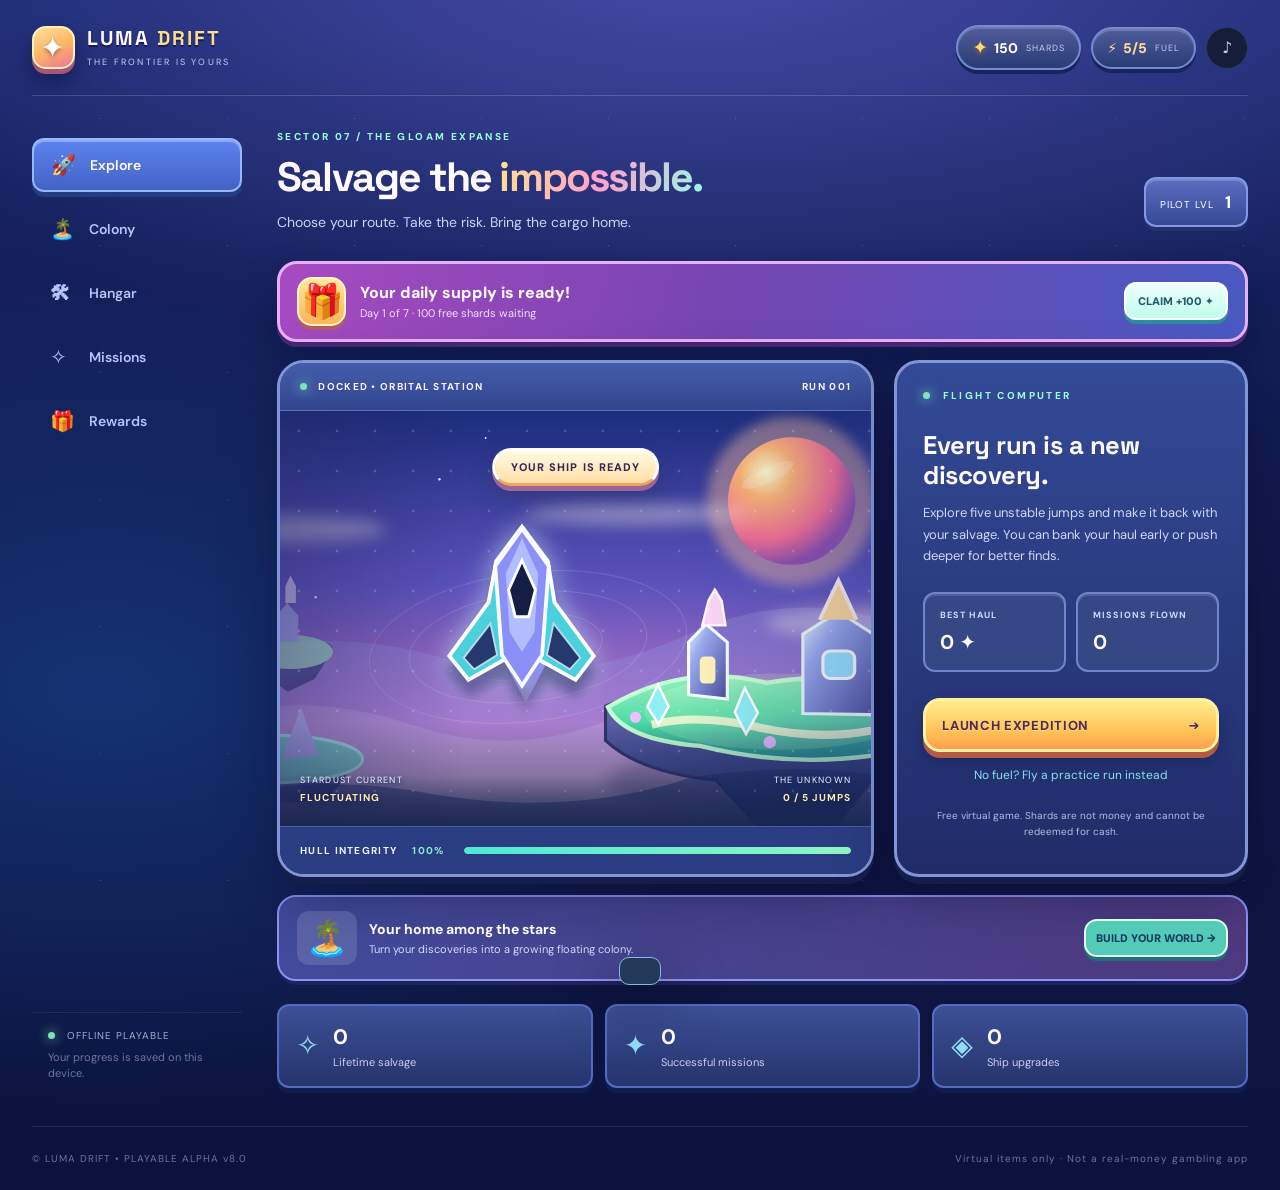
==== index.html @ 65aeb9e4 "Import Luma Drift alpha 8.2, fix offline startup, and test mobile expeditions" ====
<!doctype html>
<html lang="en">
<head>
  <meta charset="utf-8">
  <meta name="viewport" content="width=device-width,initial-scale=1,viewport-fit=cover">
  <meta name="theme-color" content="#0b1023">
  <meta name="description" content="Luma Drift: a free space-salvage adventure. Explore dangerous lanes, collect stardust, and upgrade your ship.">
  <title>Luma Drift — Salvage the impossible</title>
  <link rel="manifest" href="manifest.webmanifest">
  <link rel="icon" href="icon.svg" type="image/svg+xml">
  <link rel="stylesheet" href="style.css">
  <link rel="stylesheet" href="polish.css">
  <script defer src="game.js"></script>
</head>
<body>
  <div class="stars" aria-hidden="true"></div>
  <div class="app-shell">
    <header class="topbar">
      <div class="brand" aria-label="Luma Drift home"><span class="brand-symbol">✦</span><div><strong>LUMA <i>DRIFT</i></strong><small>THE FRONTIER IS YOURS</small></div></div>
      <div class="balances">
        <div class="pill"><span class="coin-icon">✦</span><span id="credits" class="num">0</span><span class="balance-name">SHARDS</span></div>
        <div class="pill fuel"><span>⚡</span><span id="energy" class="num">5/5</span><span class="balance-name">FUEL</span></div>
        <button class="icon-btn" id="sound-btn" aria-label="Toggle sound" aria-pressed="false">♪</button>
      </div>
    </header>

    <div class="workspace">
      <nav class="side-nav" aria-label="Game navigation">
        <button class="nav-item active" data-tab="flight"><span>🚀</span> <b>Explore</b></button>
        <button class="nav-item" data-tab="colony"><span>🏝️</span> <b>Colony</b></button>
        <button class="nav-item" data-tab="hangar"><span>🛠</span> <b>Hangar</b></button>
        <button class="nav-item" data-tab="missions" id="missions-nav"><span>✧</span> <b>Missions</b><small id="mission-badge" hidden aria-hidden="true"></small></button>
        <button class="nav-item" data-tab="earn"><span>🎁</span> <b>Rewards</b></button>
        <div class="nav-bottom"><span class="online-dot"></span> OFFLINE PLAYABLE <small>Your progress is saved on this device.</small></div>
      </nav>

      <main class="main-panel">
        <section id="flight" class="view active" aria-labelledby="flight-title">
          <div class="section-eyebrow">SECTOR 07 / THE GLOAM EXPANSE</div>
          <div class="heading-row"><div><h1 id="flight-title">Salvage the <em>impossible.</em></h1><p>Choose your route. Take the risk. Bring the cargo home.</p></div><div class="level-chip">PILOT LVL <strong id="level">1</strong></div></div>
          <div class="daily-banner" id="daily-banner">
            <span class="daily-emblem" aria-hidden="true">🎁</span>
            <div class="daily-banner-copy"><strong id="checkin-head">Your daily supply is ready!</strong><small id="checkin-sub">Claim shards and keep exploring.</small></div>
            <button id="checkin-btn" type="button">CLAIM FREE <span aria-hidden="true">✦</span></button>
          </div>
          <div class="game-layout">
            <div class="game-window">
              <div class="scene-top"><span><span class="live-dot"></span> <span id="scene-label">DOCKED • ORBITAL STATION</span></span><span id="run-counter">RUN 001</span></div>
              <div class="scene" id="scene">
<div class="world-parallax" aria-hidden="true"></div><div class="nebula n1"></div><div class="nebula n2"></div>
                <div class="planet planet-left"></div><div class="planet planet-right"></div>
                <div class="radar-ring r1"></div><div class="radar-ring r2"></div><div class="radar-ring r3"></div>
                <div class="ship-wrap" id="ship-wrap"><div class="engine-flame"></div><svg class="ship" viewBox="0 0 160 190" role="img" aria-label="Your salvage ship"><path class="ship-wing" d="M45 87 L4 143 L24 168 L63 146 L79 168 L96 146 L136 168 L155 143 L114 87 L107 44 L80 8 L53 44Z"/><path class="ship-core" d="M80 10 L108 49 L101 142 L80 174 L59 142 L52 49Z"/><path class="ship-highlight" d="M80 20 L97 57 L93 118 L80 139 L67 118 L63 57Z"/><path class="ship-glass" d="M80 43 L94 74 L87 102 L73 102 L66 74Z"/><path class="ship-detail" d="M19 145 L47 109 L54 142 L30 157Z M141 145 L113 109 L106 142 L130 157Z"/></svg></div>
                <div class="scene-hud hud-l"><small>STARDUST CURRENT</small><b id="stardust">FLUCTUATING</b></div>
                <div class="scene-hud hud-r"><small>THE UNKNOWN</small><b id="depth-indicator">0 / 5 JUMPS</b></div>
                <div class="scene-ground"></div>
                <div id="scene-message" class="scene-message" role="status" aria-live="polite">YOUR SHIP IS READY</div>
              </div>
              <div class="scene-bottom"><div><span>HULL INTEGRITY</span><strong id="hull-text">100%</strong></div><div class="progress-track"><div id="hull-bar" class="progress-fill"></div></div></div>
            </div>

            <div class="control-panel">
              <div class="eyebrow"><span class="signal"></span> FLIGHT COMPUTER</div>
              <div id="ready-controls">
                <h2>Every run is a new discovery.</h2>
                <p class="muted">Explore five unstable jumps and make it back with your salvage. You can bank your haul early or push deeper for better finds.</p>
                <div class="stat-pair"><div class="mini-stat"><small>BEST HAUL</small><b id="best-haul">0 ✦</b></div><div class="mini-stat"><small>MISSIONS FLOWN</small><b id="runs">0</b></div></div>
                <button class="primary-btn" id="launch-btn">LAUNCH EXPEDITION <span>➜</span></button>
                <button class="text-btn" id="practice-btn">No fuel? Fly a practice run instead</button>
                <p class="fineprint">Free virtual game. Shards are not money and cannot be redeemed for cash.</p>
              </div>
              <div id="run-controls" hidden>
                <div class="run-summary"><div><small>UNBANKED CARGO</small><div class="haul"><span id="cargo">0</span> <span>✦</span></div></div><div><small>JUMP</small><div class="haul" id="jump">1 / 5</div></div></div>
                <p class="muted" id="route-prompt">Choose a lane. Each route has different risk and reward.</p>
                <div id="routes" class="routes"></div>
                <button class="secondary-btn" id="bank-btn">BANK CARGO & RETURN TO BASE</button>
                <div class="fair-note" id="flight-forecast" aria-live="polite"></div>
              </div>
              <div id="end-controls" hidden>
                <div id="end-icon" class="end-icon">✦</div><h2 id="end-title">Expedition complete!</h2><p id="end-desc" class="muted"></p>
                <div class="earned-box"><small>SHARDS BANKED</small><strong id="end-earned">0</strong></div>
                <div id="relic-reveal" class="relic-reveal" hidden aria-live="polite"><div class="relic-reveal-art-wrap"><img id="relic-reveal-art" src="assets/relic-bloom.svg" alt=""></div><div><small id="relic-reveal-rarity">NEW DISCOVERY</small><h3 id="relic-reveal-name">Prism Bloom</h3><p id="relic-reveal-message">Added to your Star Atlas.</p></div></div>
                <button class="primary-btn" id="again-btn">FLY AGAIN ➜</button><button class="text-btn" id="end-hangar-btn">Upgrade your ship</button>
              </div>
            </div>
          </div>
          <div class="world-teaser"><div class="world-teaser-icon">🏝️</div><div><strong>Your home among the stars</strong><span>Turn your discoveries into a growing floating colony.</span></div><button id="goto-colony" type="button">BUILD YOUR WORLD →</button></div>
          <div class="bottom-stats"><div><span>✧</span><div><b id="total-salvage">0</b><small>Lifetime salvage</small></div></div><div><span>✦</span><div><b id="streak">0</b><small>Successful missions</small></div></div><div><span>◈</span><div><b id="upgrades">0</b><small>Ship upgrades</small></div></div></div>
        </section>

        <section id="colony" class="view" aria-labelledby="colony-title">
          <div class="section-eyebrow">NOVA HAVEN / YOUR HOME IN THE STARS</div>
          <div id="landmark-reveal" class="landmark-reveal" role="status" aria-live="polite" aria-atomic="true" hidden><span class="landmark-reveal-icon" id="landmark-reveal-icon" aria-hidden="true">✦</span><div><strong id="landmark-reveal-title"></strong><small id="landmark-reveal-detail"></small></div></div>
          <div class="colony-heading"><div><h1 id="colony-title">A world to <em>call yours.</em></h1><p class="subheading">Every expedition helps Nova Haven grow. Unlock landmarks, make the colony shine, and earn a little more from your daily supplies.</p></div><span class="colony-count" id="colony-count">0 / 4 BUILT</span></div>
          <div class="colony-board">
            <div class="colony-world" id="colony-world" aria-label="Nova Haven floating colony with unlockable landmarks">
              <div class="colony-sky-label"><b>✦ NOVA HAVEN</b><small>THE FRONTIER BEGINS HERE</small></div>
              <div class="colony-island-shadow"></div>
              <div class="colony-world-markers" id="colony-markers"></div>
              <div class="colony-map-monuments" id="colony-map-monuments" aria-label="Completed Star Atlas monuments"></div>
              <div class="colony-scene-label" id="colony-scene-label">A NEW WORLD IS TAKING SHAPE</div>
            </div>
            <div class="colony-workshop"><div class="eyebrow">◈ COLONY CONSTRUCTION</div><h2>Build the impossible.</h2><p>Spend virtual shards earned from exploration. Each completed landmark adds a small bonus to future daily supply crates.</p><div class="colony-next-milestone" id="colony-next-milestone" role="status" aria-live="polite" aria-atomic="true"></div><div class="colony-funding"><label for="colony-funding-progress" id="colony-funding-label">Available shards toward next landmark</label><progress id="colony-funding-progress" max="100" value="0"></progress></div><div class="colony-build-list" id="colony-build-list"></div><div class="colony-total">Daily colony bonus <b id="colony-daily-bonus">+0 ✦</b></div></div>
          </div>
          <div class="atlas-heading"><div><div class="section-eyebrow">NEW ★ THE STAR ATLAS</div><h2>A universe of <em>discoveries.</em></h2><p id="atlas-subtitle">Collect curious relics by exploring.</p></div><span id="atlas-total" class="atlas-total">0 / 6 DISCOVERED</span></div>
          <div id="atlas-gallery" class="atlas-gallery" aria-label="Star Atlas collectible sets"></div>
          <div id="atlas-monuments" class="atlas-monuments" hidden aria-label="Unlocked discovery monuments"></div>
          <details class="atlas-odds"><summary>View exact relic discovery odds <span aria-hidden="true">⌄</span></summary><p>Each qualifying flight awards one independently drawn relic. These percentages apply to every draw, including after collecting a relic. No paid item changes the odds.</p><div id="atlas-odds-grid" class="atlas-odds-grid" aria-label="Relic drop probabilities"></div><p>Duplicates award 45 virtual shards. Completing a set grants its one-time virtual bonus. Practice flights and flights banked before two jumps award no relic.</p></details>
          <div class="colony-note">🏡 Nova Haven is your personal, device-saved settlement. Buildings cannot be sold or converted to money. More locations and decorations are planned.</div>
        </section>

        <section id="hangar" class="view" aria-labelledby="hangar-title">
          <div class="section-eyebrow">CRAFT • CUSTOMIZE • PROGRESS</div><h1 id="hangar-title">Your ship. <em>Your story.</em></h1><p class="subheading">Earn permanent equipment upgrades with your salvage. Customize your vessel as you explore.</p>
          <div class="hangar-feature"><div class="hangar-ship">✦</div><div><small>YOUR VESSEL</small><h2>The Wisp</h2><p>Scout-class salvage runner. Small enough to slip between storms. Tough enough to try.</p><span class="small-pill">SKIN: <span id="active-skin-name">AURORA</span></span></div></div>
          <h2 class="sub-title">Equipment workshop</h2><div id="upgrade-grid" class="shop-grid"></div>
          <h2 class="sub-title">Color lab</h2><div id="skin-grid" class="shop-grid"></div>
          <div class="info-panel"><strong>Future premium cosmetics</strong><p>Optional paid visual themes, ship trails, and seasonal cosmetics are planned. No checkout is active in this demo; purchases will require verified Google Play Billing and disclosed prices.</p></div>
        </section>

        <section id="missions" class="view" aria-labelledby="missions-title">
          <div class="section-eyebrow">YOUR JOURNEY</div><h1 id="missions-title">Small victories. <em>Big horizons.</em></h1><p class="subheading">Make progress through play. No payment needed to complete these challenges.</p>
          <div class="mission-heading"><h2>Daily transmissions</h2><span id="day-label" class="small-pill"></span></div><div id="daily-grid" class="mission-grid"></div>
          <div class="mission-heading"><h2>Career milestones</h2></div><div id="milestone-grid" class="mission-grid"></div>
        </section>

        <section id="earn" class="view" aria-labelledby="earn-title">
          <div class="section-eyebrow">REWARDS STATION</div><h1 id="earn-title">The <em>Rewards Deck.</em></h1>
          <div class="reward-hero"><div class="reward-glyph">✳</div><div><h2>Keep playing. Unlock your universe.</h2><p>Daily missions, free cosmetic unlocks and long-term achievements are live now. Cash rewards are not currently available.</p><button type="button" id="reward-colony-btn" class="rewards-colony-link">EXPLORE NOVA HAVEN →</button></div></div>
          <div id="daily-claim-reveal" class="daily-claim-reveal" role="status" aria-live="polite" aria-atomic="true" hidden><span class="claim-reveal-icon" aria-hidden="true">✦</span><div><strong id="daily-claim-amount"></strong><small id="daily-claim-total"></small></div></div>
          <div class="streak-card"><div class="streak-title"><div><span>✦ 7-DAY STAR TRAIL</span><strong id="streak-title">Your rewards grow with each visit</strong></div><span id="streak-count">DAY 0</span></div><div id="streak-days" class="streak-days" aria-label="Seven-day reward cycle"></div><small class="streak-note">You can claim one free crate per day. Missed days restart this optional bonus track.</small></div>
          <div class="reward-columns"><div class="reward-card"><span class="reward-icon">☀</span><h3>Daily supply crate</h3><p id="daily-reward-description">A free virtual supply crate each day, with streak and colony bonuses.</p><button id="daily-btn" class="secondary-btn">CLAIM TODAY'S SUPPLY</button><small id="daily-status"></small></div><div class="reward-card"><span class="reward-icon">🔐</span><h3>Future sponsored offers</h3><p>An independent, opt-in earn area may be added after sponsor onboarding, legal review and payout integration. No real-money rewards are offered or accrued in this build.</p><button disabled class="secondary-btn">NOT AVAILABLE</button></div></div>
          <div class="info-panel backup-panel" aria-labelledby="save-backup-heading">
            <strong id="save-backup-heading">Keep your pilot progress</strong>
            <p>Progress is stored on this device, not in the cloud. Download a private backup file before changing browsers or devices, then import it here. Neither action costs anything.</p>
            <div class="backup-actions"><button id="export-backup-btn" type="button" class="secondary-btn">DOWNLOAD SAVE BACKUP</button><button id="import-backup-btn" type="button" class="secondary-btn">IMPORT SAVE BACKUP</button></div>
            <input id="import-backup-file" type="file" accept="application/json,.json" hidden aria-label="Choose a Luma Drift save backup JSON file">
            <p>Importing replaces current progress after confirmation. Backups contain virtual-game state only; keep the file private. Unbanked flight cargo is never included.</p>
          </div>
          <div class="disclosure"><b>How rewards work</b><p>Shards, upgrades and cosmetics have no cash value, cannot be transferred and cannot be exchanged for real-world prizes. Any future cash program would use separate eligibility, records and published terms. Spending money would not increase cash earning eligibility or rewards.</p></div>
        </section>
      </main>
    </div>
    <footer class="app-footer"><span>© LUMA DRIFT • PLAYABLE ALPHA v8.0</span><span>Virtual items only · Not a real-money gambling app</span></footer>
  </div>
  <div id="toast" class="toast" role="status" aria-live="polite"></div>
</body></html>
---- style.css ----
@import url('https://fonts.googleapis.com/css2?family=DM+Sans:wght@400;500;600;700;800&family=Space+Grotesk:wght@400;500;600;700&display=swap');
:root{color-scheme:dark;--bg:#080d20;--panel:#111a34;--panel2:#151f3c;--border:#293452;--text:#f5f7ff;--muted:#9caacc;--cyan:#75e5f5;--violet:#a68afa;--orange:#ffc77c;--green:#79e3b5;--shadow:0 20px 65px #0005;--ship-wing:#4bd1dc;--ship-core:#8a90f7;--ship-light:#b8c6ff;--ship-glass:#141e45;--radius:20px}
*{box-sizing:border-box}html{scroll-behavior:smooth}body{margin:0;background:radial-gradient(circle at 80% -15%,#283467 0%,transparent 42%),radial-gradient(circle at 0% 55%,#17254d 0%,transparent 44%),var(--bg);color:var(--text);font-family:'DM Sans',system-ui,-apple-system,sans-serif;min-height:100vh}button{font:inherit;cursor:pointer}button:disabled{opacity:.46;cursor:not-allowed}a{color:var(--cyan)}:focus-visible{outline:3px solid var(--cyan);outline-offset:3px}::selection{background:#7159bc;color:white}
.stars{position:fixed;inset:0;pointer-events:none;opacity:.23;background-image:radial-gradient(#fff 0.7px,transparent 0.7px),radial-gradient(#b6deff 0.9px,transparent 0.9px);background-size:64px 64px,127px 127px;background-position:12px 18px,37px 55px;z-index:-1}
.app-shell{max-width:1520px;margin:auto;padding:0 32px}.topbar{height:96px;display:flex;justify-content:space-between;align-items:center;border-bottom:1px solid #ffffff16;gap:12px}.brand{display:flex;gap:12px;align-items:center;letter-spacing:2px}.brand-symbol{width:43px;height:43px;display:grid;place-items:center;flex-shrink:0;border:1px solid #6e8ddc80;border-radius:14px;color:#91eeff;font-size:30px;background:linear-gradient(145deg,#283a78,#171c4b);box-shadow:0 0 36px #79dbff20}.brand strong{font-family:'Space Grotesk',sans-serif;font-size:20px;display:block;line-height:1}.brand strong i{color:var(--cyan);font-style:normal}.brand small{font-size:9px;color:#93a4d0;letter-spacing:2.2px;display:block;margin-top:8px}.balances{display:flex;align-items:center;gap:10px}.pill{background:#141d3b;border:1px solid #2a365c;border-radius:30px;min-height:42px;display:flex;align-items:center;gap:6px;padding:8px 14px;font-size:14px}.pill .num{font-weight:800;font-variant-numeric:tabular-nums}.pill .balance-name{font-size:9px;color:var(--muted);letter-spacing:1px;margin-left:2px}.coin-icon{color:#fdd186;font-size:19px}.fuel{color:#ffdb9d}.icon-btn{height:42px;width:42px;border-radius:50%;border:1px solid #2b3961;background:#151d3b;color:#bcd1fc}.icon-btn[aria-pressed=true]{background:#263a60;color:#7be6c3}
.workspace{display:grid;grid-template-columns:210px minmax(0,1fr);gap:35px;padding-top:34px;min-height:calc(100vh - 156px)}.side-nav{display:flex;flex-direction:column;gap:10px;padding-top:8px}.nav-item{width:100%;display:flex;align-items:center;gap:15px;min-height:54px;text-align:left;border:1px solid transparent;padding:0 17px;border-radius:12px;background:transparent;color:#9da9ca;font-size:14px}.nav-item span{font-size:20px;width:24px}.nav-item b{font-weight:600}.nav-item:hover{background:#ffffff0b;color:white}.nav-item.active{background:linear-gradient(95deg,#283665,#1a294c);border:1px solid #52649a7d;color:#fff;box-shadow:inset 3px 0 var(--cyan)}.nav-bottom{margin-top:auto;margin-bottom:28px;padding:16px;color:#9db0d3;font-size:10px;letter-spacing:1px;border-top:1px solid #ffffff15}.nav-bottom small{display:block;letter-spacing:0;line-height:1.5;color:#68789c;margin-top:7px;font-size:11px}.online-dot,.live-dot,.signal{display:inline-block;width:7px;height:7px;border-radius:50%;background:#7be5b3;box-shadow:0 0 12px #79ecc2;margin-right:8px}
.main-panel{min-width:0}.view{display:none;animation:appear .35s ease}.view.active{display:block}@keyframes appear{from{opacity:.3;transform:translateY(8px)}to{opacity:1;transform:translateY(0)}}.section-eyebrow,.eyebrow{font-size:10px;font-weight:800;letter-spacing:2.4px;color:var(--cyan)}.heading-row{display:flex;justify-content:space-between;align-items:center;gap:15px}h1,h2,h3,p{margin-top:0}h1,h2,h3{font-family:'Space Grotesk',system-ui,sans-serif}h1{font-size:clamp(33px,3.2vw,48px);line-height:1.06;letter-spacing:-1.8px;margin:13px 0 12px}h1 em{font-style:normal;background:linear-gradient(110deg,#a5c7ff,#81eced 55%,#c5aaff);background-clip:text;-webkit-background-clip:text;color:transparent}.heading-row p,.subheading{color:#a6b2d4;font-size:14px;line-height:1.6;margin-bottom:27px}.level-chip{border:1px solid #314573;border-radius:12px;padding:12px 14px;color:#b2c7f4;font-size:10px;letter-spacing:1px;white-space:nowrap;background:#182647}.level-chip strong{color:white;font-size:17px;margin-left:7px}
.game-layout{display:grid;grid-template-columns:minmax(0,1.35fr) minmax(300px,.8fr);gap:20px}.game-window,.control-panel{border:1px solid #2d3c65;border-radius:var(--radius);background:#121a33;overflow:hidden;box-shadow:var(--shadow)}.scene-top,.scene-bottom{display:flex;justify-content:space-between;align-items:center;padding:17px 20px;color:#a9b6d5;font-size:10px;letter-spacing:1.3px;font-weight:700}.scene-top{background:#151e3b;border-bottom:1px solid #2c3655}.scene{height:360px;overflow:hidden;position:relative;background:radial-gradient(ellipse 45% 45% at 44% 58%,#274374 0%,transparent 85%),linear-gradient(160deg,#1a2855,#0a1536 53%,#0c1532)}.scene:before{content:'';position:absolute;inset:0;background-image:radial-gradient(#edffff 1px,transparent 1.7px);background-size:38px 40px;opacity:.46;animation:starmove 15s linear infinite}@keyframes starmove{from{background-position:0 0}to{background-position:0 160px}}.nebula{position:absolute;filter:blur(35px);border-radius:50%;opacity:.31}.n1{width:230px;height:180px;background:#8d5cd4;left:5%;top:20%}.n2{width:290px;height:200px;background:#2475a1;right:2%;bottom:3%}.planet{position:absolute;box-shadow:inset -24px -12px 28px #06163d99,0 0 40px #c8baff26;border-radius:50%}.planet-left{width:110px;height:110px;left:-33px;top:105px;background:linear-gradient(115deg,#b78fd8,#514496 65%,#18215b)}.planet-right{width:44px;height:44px;right:15%;top:43px;background:linear-gradient(125deg,#93eae9,#23568a)}.radar-ring{position:absolute;width:270px;height:270px;border:1px solid #78e8e828;border-radius:50%;top:51%;left:50%;transform:translate(-50%,-50%)}.r2{width:200px;height:200px}.r3{width:130px;height:130px}.ship-wrap{position:absolute;width:160px;height:190px;left:50%;top:47%;transform:translate(-50%,-50%) rotate(0);z-index:2;animation:hover 3.3s ease-in-out infinite;filter:drop-shadow(0 0 22px #79aff773)}@keyframes hover{50%{transform:translate(-50%,-47%) rotate(1deg)}}.ship{width:100%;height:100%;overflow:visible}.ship-wing{fill:var(--ship-wing);stroke:#d1f8ff;stroke-width:2}.ship-core{fill:var(--ship-core);stroke:#d2e8ff;stroke-width:2}.ship-highlight{fill:var(--ship-light);opacity:.85}.ship-glass{fill:var(--ship-glass);stroke:#9fefff;stroke-width:2}.ship-detail{fill:#26396e;stroke:#b9d9ef;stroke-width:2}.engine-flame{position:absolute;z-index:-1;bottom:0;left:60px;width:40px;height:75px;background:linear-gradient(#bdffff,#62bfff 35%,#7f7afbe0 55%,transparent 90%);clip-path:polygon(18% 0,80% 0,100% 49%,50% 100%,0 49%);filter:blur(6px);animation:flame .5s ease-in-out infinite alternate}@keyframes flame{to{height:59px;opacity:.62}}.scene-hud{position:absolute;bottom:22px;z-index:4;display:flex;flex-direction:column;gap:5px}.hud-l{left:20px}.hud-r{right:20px;text-align:right}.scene-hud small{color:#9dabd4;font-size:9px;letter-spacing:1.3px}.scene-hud b{font-size:10px;letter-spacing:1px;color:#8ee8ed}.scene-ground{position:absolute;bottom:0;width:100%;height:50px;background:linear-gradient(transparent,#17244ecc)}.scene-message{position:absolute;z-index:5;left:50%;top:11%;transform:translateX(-50%);text-align:center;max-width:90%;white-space:nowrap;padding:9px 16px;border:1px solid #81d8e75b;background:#132447e6;border-radius:20px;font-size:10px;font-weight:800;color:#cceff9;letter-spacing:1.7px}.scene-message.impact{color:#ffb4bd;border-color:#f7a8b9;background:#3e253d}.scene-bottom{gap:20px;border-top:1px solid #2c3655;background:#151e3b}.scene-bottom>div:first-child{display:flex;justify-content:space-between;gap:15px;width:190px;white-space:nowrap}.scene-bottom strong{color:#86edd5}.progress-track{width:100%;height:7px;background:#293353;border-radius:20px;overflow:hidden}.progress-fill{width:100%;height:100%;border-radius:20px;background:linear-gradient(90deg,#4de9d4,#91f5c4);transition:width .3s ease}
.control-panel{padding:24px;min-height:476px;display:flex;flex-direction:column}.eyebrow{margin-bottom:28px}.control-panel h2{font-size:23px;line-height:1.18;letter-spacing:-.5px;margin-bottom:12px}.muted{color:#9fafd3;font-size:13px;line-height:1.65}.stat-pair{display:grid;grid-template-columns:1fr 1fr;gap:10px;margin:26px 0}.mini-stat{background:#1a2645;border:1px solid #304068;padding:15px;border-radius:12px}.mini-stat small,.run-summary small,.earned-box small{display:block;color:#9fb1d0;font-size:9px;font-weight:800;letter-spacing:1px;margin-bottom:8px}.mini-stat b{font-size:20px;font-variant-numeric:tabular-nums}.primary-btn,.secondary-btn{border:none;border-radius:11px;padding:15px 16px;width:100%;font-weight:800;font-size:12px;letter-spacing:.9px;transition:transform .15s ease,filter .15s ease}.primary-btn{background:linear-gradient(110deg,#7de9ec,#a6baff);color:#10203e;display:flex;align-items:center;justify-content:space-between}.primary-btn:hover:not(:disabled){transform:translateY(-2px);filter:brightness(1.07)}.secondary-btn{background:#243456;border:1px solid #50618a;color:#e4efff}.secondary-btn:hover:not(:disabled){background:#30436b}.text-btn{width:100%;border:0;background:transparent;color:#86dfeb;padding:15px 8px;font-size:12px}.fineprint,.fair-note{font-size:10px;line-height:1.6;color:#8293b6;text-align:center}.fineprint{margin:10px 0 0}.run-summary{display:flex;justify-content:space-between;gap:8px;margin:0 0 16px}.haul{color:#eaeaff;font-family:'Space Grotesk',sans-serif;font-weight:700;font-size:30px;line-height:1.2}.haul span:last-child{color:#ffd17c}.routes{display:flex;flex-direction:column;gap:9px;margin:14px 0}.route{display:flex;align-items:center;width:100%;min-height:63px;justify-content:space-between;gap:8px;text-align:left;padding:10px 13px;border-radius:12px;border:1px solid #3d5277;background:linear-gradient(100deg,#1f2d51,#192644);color:white}.route:hover{border-color:#9ae8f3;background:#2b3e6b}.route b{display:block;font-size:12px}.route small{display:block;color:#b9c6e4;margin-top:4px;font-size:10px}.route-side{text-align:right;white-space:nowrap}.route-side strong{font-size:13px;color:#ffdd9d}.route-side small{font-size:10px}.fair-note{margin-top:12px}.end-icon{font-size:50px;text-align:center;margin:30px auto 17px;color:#91f0ee}.earned-box{background:#1f2c52;border:1px solid #405887;border-radius:13px;text-align:center;margin:22px 0;padding:20px}.earned-box strong{font-size:34px;color:#fcdda7}.control-panel [hidden]{display:none!important}
.bottom-stats{display:grid;grid-template-columns:repeat(3,1fr);gap:12px;margin:23px 0 38px}.bottom-stats>div{border:1px solid #29365c;background:#121c35;border-radius:12px;padding:17px;display:flex;gap:14px;align-items:center}.bottom-stats>div>span{font-size:28px;color:#92ddf4}.bottom-stats b{display:block;font-size:21px}.bottom-stats small{display:block;color:#95a5c8;font-size:11px;margin-top:4px}
.hangar-feature{margin:25px 0 25px;display:flex;gap:25px;align-items:center;background:linear-gradient(110deg,#1c2a50,#162040);border:1px solid #3b4c78;border-radius:18px;padding:25px}.hangar-ship{width:116px;height:116px;flex-shrink:0;display:grid;place-items:center;border:1px solid #6583bd;border-radius:18px;color:#9deff2;font-size:85px;background:radial-gradient(circle at 50% 45%,#4d5690,#142141)}.hangar-feature small{font-size:10px;letter-spacing:2px;color:#8fe4eb}.hangar-feature h2{margin:7px 0}.hangar-feature p{font-size:13px;max-width:460px;line-height:1.6;color:#a3b1d3}.small-pill{font-size:10px;letter-spacing:1px;padding:7px 12px;border:1px solid #465a86;border-radius:20px;color:#b6d7f9;white-space:nowrap}.sub-title{font-size:20px;margin:30px 0 17px}.shop-grid,.mission-grid{display:grid;grid-template-columns:repeat(3,minmax(0,1fr));gap:12px}.shop-card,.mission-card{min-height:196px;background:#15213d;border:1px solid #334266;border-radius:15px;padding:19px;display:flex;flex-direction:column;gap:8px}.shop-card .shop-icon{font-size:30px}.shop-card h3,.mission-card h3{font-size:15px;margin:5px 0 0}.shop-card p,.mission-card p{font-size:11px;line-height:1.5;color:#a4b2d4;margin:0}.shop-card .shop-bottom{margin-top:auto;padding-top:14px}.shop-card button,.mission-card button{font-size:11px;border:1px solid #5f759b;border-radius:8px;padding:10px;background:#283d64;color:#e3f7ff;font-weight:700;width:100%}.shop-card button:hover:not(:disabled),.mission-card button:hover:not(:disabled){background:#35507e}.shop-card button.owned{background:#193e40;color:#b2efcf;border-color:#376e66}.info-panel,.disclosure{margin:24px 0 35px;padding:19px 22px;background:#121c33;border:1px solid #344362;border-radius:13px}.info-panel strong,.disclosure b{font-size:14px}.info-panel p,.disclosure p{font-size:12px;line-height:1.7;color:#a7b3d4;margin:9px 0 0}.mission-heading{display:flex;justify-content:space-between;align-items:center;margin:24px 0 17px}.mission-heading h2{margin:0;font-size:20px}.mission-card{min-height:170px}.mission-top{display:flex;justify-content:space-between;gap:8px;align-items:center}.mission-icon{font-size:25px}.mission-reward{font-size:11px;color:#e2cb9a}.mission-progress{height:6px;border-radius:8px;background:#34405e;margin:10px 0 1px;overflow:hidden}.mission-progress>div{height:100%;border-radius:8px;background:linear-gradient(90deg,#68d8d7,#b9aeff);transition:width .25s}.mission-card .mission-count{color:#bcd1ef;font-size:10px}.mission-card button{margin-top:auto}.reward-hero{background:linear-gradient(105deg,#30316d,#144a67);display:flex;gap:24px;align-items:center;padding:26px;border:1px solid #697bb3;border-radius:19px;margin:26px 0 20px}.reward-glyph{font-size:55px;color:#f6d5a3}.reward-hero h2{font-size:23px;margin-bottom:8px}.reward-hero p{color:#c1d8ee;font-size:13px;line-height:1.6;margin:0}.reward-columns{display:grid;grid-template-columns:1fr 1fr;gap:15px}.reward-card{padding:24px;min-height:260px;border:1px solid #354970;background:#14213f;border-radius:15px;display:flex;flex-direction:column}.reward-card h3{font-size:19px;margin:12px 0 8px}.reward-card p{font-size:12px;line-height:1.65;color:#9fafd0;margin-bottom:17px}.reward-card .secondary-btn{margin-top:auto}.reward-card small{font-size:11px;color:#9fdfca;margin-top:10px}.reward-icon{font-size:35px}.app-footer{border-top:1px solid #ffffff18;color:#64769b;font-size:10px;letter-spacing:1px;display:flex;justify-content:space-between;gap:12px;padding:25px 0}.toast{position:fixed;bottom:25px;left:50%;transform:translate(-50%,110px);background:#22395a;color:#e6f8ff;border:1px solid #81bdde;border-radius:10px;padding:13px 20px;max-width:90%;box-shadow:0 18px 60px #0008;z-index:20;transition:transform .3s ease;font-size:13px;text-align:center;pointer-events:none}.toast.show{transform:translate(-50%,0)}
@media(max-width:1160px){.app-shell{padding:0 20px}.workspace{grid-template-columns:160px minmax(0,1fr);gap:19px}.game-layout{grid-template-columns:1fr}.scene{height:310px}.control-panel{min-height:auto}.eyebrow{margin-bottom:12px}.shop-grid,.mission-grid{grid-template-columns:repeat(2,minmax(0,1fr))}}@media(max-width:760px){.app-shell{padding:0 13px 65px}.topbar{height:77px}.brand{gap:8px;letter-spacing:1px}.brand-symbol{width:35px;height:35px;font-size:24px}.brand strong{font-size:15px}.brand small{font-size:7px;letter-spacing:1px}.pill{min-height:36px;padding:5px 8px;font-size:12px;gap:3px}.balance-name{display:none!important}.balances{gap:5px}.icon-btn{width:34px;height:34px}.workspace{display:block;padding-top:22px}.side-nav{position:fixed;z-index:9;bottom:0;left:0;right:0;display:grid;grid-template-columns:repeat(4,1fr);gap:0;padding:6px 7px max(6px,env(safe-area-inset-bottom));background:#111c37f5;backdrop-filter:blur(20px);border-top:1px solid #3b4d72}.nav-item{display:flex;min-height:52px;flex-direction:column;gap:2px;padding:7px 2px;font-size:10px;text-align:center;justify-content:center;border-radius:9px}.nav-item span{width:auto;font-size:21px}.nav-bottom{display:none}.heading-row{align-items:flex-start}.heading-row p{font-size:12px}.level-chip{font-size:9px;padding:9px}.level-chip strong{font-size:15px}h1{font-size:34px;margin:10px 0}.game-layout{gap:13px}.scene{height:290px}.scene-hud small{font-size:8px}.scene-hud b{font-size:9px}.ship-wrap{transform:translate(-50%,-50%) scale(.9)}.control-panel{padding:18px}.bottom-stats{gap:7px;margin:13px 0}.bottom-stats>div{padding:12px 8px;gap:7px}.bottom-stats>div>span{font-size:20px}.bottom-stats b{font-size:18px}.bottom-stats small{font-size:9px}.shop-grid,.mission-grid{grid-template-columns:1fr 1fr}.shop-card,.mission-card{padding:14px}.reward-columns{grid-template-columns:1fr}.reward-hero{padding:18px;gap:12px}.reward-glyph{font-size:38px}.reward-hero h2{font-size:19px}.app-footer{display:none}}@media(max-width:425px){.shop-grid,.mission-grid{grid-template-columns:1fr}.hangar-feature{padding:16px;gap:13px}.hangar-ship{width:80px;height:80px;font-size:55px}.scene{height:260px}.scene-hud{bottom:12px}.scene-message{font-size:9px}.scene-top,.scene-bottom{padding:13px}.scene-bottom>div:first-child{width:170px;font-size:9px}.brand small{display:none}.level-chip{display:none}}
@media(prefers-reduced-motion:reduce){*,*:before,*:after{animation-duration:.001ms!important;animation-iteration-count:1!important;transition-duration:.001ms!important;scroll-behavior:auto!important}}
---- polish.css ----
/* LUMA DRIFT 1.1 — original, bright casual-game art direction */
:root{--bg:#0d1440;--panel:#222c63;--panel2:#253773;--border:#6976c0;--text:#fffaff;--muted:#c7cee9;--cyan:#73ffde;--orange:#ffd878;--shadow:0 15px 0 #10163e55,0 28px 75px #070a2850;--radius:25px}
body{background:radial-gradient(ellipse 75% 35% at 55% -4%,#6765cf99,transparent),radial-gradient(ellipse 55% 35% at 8% 58%,#194b9c88,transparent),linear-gradient(180deg,#15266a 0,#111847 50%,#0b133d 100%)}
.stars{opacity:.28}.brand-symbol{background:linear-gradient(155deg,#ffdf9a,#ffb865 50%,#ec7299);color:white;text-shadow:0 2px 4px #4f295088;border:2px solid #fff0b7;box-shadow:0 5px 0 #a85678,0 12px 20px #0409276b}.brand strong{font-weight:800;text-shadow:0 2px 0 #171a5b}.brand strong i{color:#f8dc8b}.brand small{color:#c0cff8}.topbar{border-bottom-color:#ffffff2a}.pill{background:linear-gradient(180deg,#505d9a,#283c76);border:2px solid #758cd2;box-shadow:inset 0 2px #ffffff2c,0 4px 0 #17255b;padding-inline:14px}.coin-icon{color:#ffda70;text-shadow:0 2px 5px #a05a2d}.nav-item{font-weight:800;color:#b3c6f8}.nav-item:hover{background:#6477c13f}.nav-item.active{background:linear-gradient(180deg,#5b83ef,#4562c5);color:#fff;box-shadow:inset 0 2px #ffffff4d,0 5px 0 #243c80;border:2px solid #94b8ff}.section-eyebrow{color:#9bf9df}.level-chip,.small-pill{background:linear-gradient(180deg,#5d6dc0,#354996);color:white;border:2px solid #8299e6;box-shadow:inset 0 2px #ffffff2d,0 4px 0 #20316c}.heading-row p,.subheading{color:#cad3f7}h1 em{background-image:linear-gradient(110deg,#ffe38d,#ffa1cb,#96fbe5)}
.game-window,.control-panel{background:linear-gradient(180deg,#334a96,#202c69);border:3px solid #8296d7;box-shadow:0 7px 0 #151d4b,0 20px 55px #070a2866}.game-window{border-radius:27px}.scene{height:415px;background:#3c53a2;isolation:isolate}.scene:before{z-index:2;opacity:.18;animation-duration:28s;pointer-events:none}.world-parallax{position:absolute;inset:-8px;z-index:0;background:url('assets/drift-world.svg') center center/cover no-repeat;animation:worldfloat 8s ease-in-out infinite alternate;transform-origin:center}.scene:after{content:'';position:absolute;inset:0;background:linear-gradient(90deg,#24245e66,transparent 32%,transparent 68%,#28377633),linear-gradient(0deg,#10204d9c,transparent 25%);pointer-events:none;z-index:1}@keyframes worldfloat{0%{transform:scale(1.01) translateX(-4px)}100%{transform:scale(1.055) translateX(4px)}}
.scene-top{background:linear-gradient(180deg,#445caa,#32468f);border-color:#7892d066;color:#f8f2ff}.scene-bottom{background:#2b3d82;border-color:#7892d066;color:#eff2ff}.planet,.nebula{display:none}.radar-ring{z-index:1;border-color:#fff3da25;width:320px;height:150px;top:57%;left:42%;transform:translate(-50%,-50%) rotate(-7deg)}.radar-ring.r2{width:240px;height:110px}.radar-ring.r3{width:150px;height:67px}.ship-wrap{left:41%;top:48%;width:153px;height:185px;filter:drop-shadow(0 15px 6px #18205777) drop-shadow(0 0 13px #d5f6ff99);z-index:3}.ship-wing{stroke:#fff;stroke-width:4}.ship-core{stroke:#f9fcff;stroke-width:4}.ship-glass{stroke:#fff;stroke-width:3}.engine-flame{filter:blur(6px) drop-shadow(0 2px 15px #effffc)}.scene-hud{z-index:4;text-shadow:0 2px 5px #192258}.scene-hud small{color:#eef5ff}.scene-hud b{color:#ffeaae}.scene-message{z-index:5;color:#3b2558;top:9%;font-size:11px;letter-spacing:1.1px;background:linear-gradient(180deg,#fffbe2,#ffdea7);border:3px solid white;border-bottom-color:#eaa958;box-shadow:0 5px 0 #9d649a,0 12px 22px #2d315666;border-radius:25px;max-width:90%;white-space:normal}.scene-message.impact{color:white;background:linear-gradient(#fb798e,#dd467a);border-color:#ffbed0;box-shadow:0 5px 0 #963b80}.scene-ground{z-index:2}.control-panel{padding:26px}.control-panel h2{font-size:clamp(20px,2vw,26px)}.eyebrow{color:#9dfbdf}.muted{color:#ced6f7}.mini-stat{background:#354785;border:2px solid #6f85cc;box-shadow:inset 0 2px #ffffff24}.mini-stat small,.run-summary small{color:#cad5ff}.primary-btn,.secondary-btn{border-radius:17px;min-height:54px;font-size:13px;letter-spacing:.7px;transition:transform .12s,box-shadow .12s,filter .12s}.primary-btn{background:linear-gradient(180deg,#ffed8c,#ffbd53 70%,#ff9c53);border:3px solid #fff1a0;box-shadow:0 6px 0 #b25b42,0 12px 17px #1118475a;color:#532a50;text-shadow:0 1px #ffffff5c}.primary-btn:hover:not(:disabled){transform:translateY(-2px);box-shadow:0 8px 0 #b25b42,0 13px 17px #1118475a}.primary-btn:active:not(:disabled){transform:translateY(4px);box-shadow:0 2px 0 #b25b42}.secondary-btn{background:linear-gradient(180deg,#70e9cf,#2cbeb4);border:3px solid #b9ffed;color:#114e66;box-shadow:0 5px 0 #14768a}.secondary-btn:hover:not(:disabled){background:linear-gradient(180deg,#a3f9da,#49cfba)}.route{border:2px solid #859fe6;background:linear-gradient(180deg,#4c61ab,#354c8d);box-shadow:0 4px 0 #1b2b63;padding:12px}.route:hover{border-color:#fdf7ad;background:#506cb1}.route-side strong{color:#ffe087}.fair-note,.fineprint{color:#afbddf}.haul{color:white}.haul span:last-child{color:#ffda78}.end-icon{filter:drop-shadow(0 6px #3b336b)}.earned-box{background:linear-gradient(#6a58a8,#35418c);border:2px solid #a8b1fa;box-shadow:inset 0 2px #ffffff44}.bottom-stats>div{border:2px solid #536bc0;background:linear-gradient(180deg,#3d5097,#24346d);box-shadow:0 5px 0 #101c50}.bottom-stats small{color:#c7ceeb}
.daily-banner{margin:0 0 18px;padding:13px 17px;border-radius:20px;display:flex;align-items:center;gap:14px;background:linear-gradient(105deg,#a74ac1 0%,#7745b0 45%,#485ac3 100%);border:3px solid #e9afff;box-shadow:0 5px 0 #482871,0 12px 30px #0b123e7c}.daily-emblem{font-size:34px;display:grid;place-items:center;flex:0 0 49px;width:49px;height:49px;border-radius:15px;background:linear-gradient(#ffe7a1,#ffb45c);border:2px solid #fff9c0;box-shadow:0 4px 0 #b55c65}.daily-banner-copy{flex:1;min-width:0}.daily-banner-copy strong{display:block;font-size:16px;font-weight:800}.daily-banner-copy small{display:block;font-size:11px;color:#f1dfff;margin-top:3px}.daily-banner button{background:linear-gradient(#effdff,#bfffe9);color:#23606f;border:2px solid white;box-shadow:0 4px 0 #2e8e9d;padding:10px 12px;border-radius:12px;font-weight:900;font-size:11px;white-space:nowrap}.daily-banner.collected{background:linear-gradient(110deg,#346d9e,#3566a4)}.daily-banner button:disabled{opacity:.75}
.world-teaser{display:flex;gap:12px;align-items:center;background:linear-gradient(110deg,#414b9c,#4e397f);border:2px solid #8e92f0;border-radius:19px;margin-top:18px;padding:14px 18px;box-shadow:0 4px 0 #1d235d}.world-teaser-icon{font-size:35px;background:#ffffff22;border-radius:12px;padding:4px 8px}.world-teaser>div:nth-child(2){flex:1;min-width:0}.world-teaser strong,.world-teaser span{display:block}.world-teaser strong{font-size:14px}.world-teaser span{font-size:11px;color:#cfdaff;margin-top:4px}.world-teaser button{border:2px solid #dcfbe9;background:#54cbb6;border-radius:13px;padding:10px;color:#133d66;font-weight:900;font-size:11px;box-shadow:0 4px 0 #236d7d}
.shop-card,.mission-card,.reward-card{border:2px solid #6275c5;background:linear-gradient(180deg,#344b91,#24336f);box-shadow:0 5px 0 #151c50}.reward-hero{background:linear-gradient(105deg,#9858ca,#486cc6);border:3px solid #caa6fd;box-shadow:0 6px 0 #4b3a89}.reward-card p,.shop-card p,.mission-card p{color:#d2daf9}.shop-card button,.mission-card button{border:2px solid #98e7e4;background:linear-gradient(180deg,#5ad8d2,#2fa8bc);color:#13445e;box-shadow:0 3px 0 #26647e}.shop-card button.owned{background:#276e73;color:#dbffef}.hangar-feature{border:2px solid #7a89d9;background:linear-gradient(110deg,#4358a4,#30376f);box-shadow:0 5px 0 #1c235c}.hangar-feature p{color:#cbd7f6}.hangar-ship{background:linear-gradient(145deg,#5d68c1,#303977);font-size:75px;border:3px solid #9ecbe9}.info-panel,.disclosure{background:#212e65;border:2px solid #596da9}.info-panel p,.disclosure p{color:#bac8ed}
/* Persistent, unlockable colony */
.colony-heading{display:flex;justify-content:space-between;align-items:center;gap:14px}.colony-heading .subheading{max-width:680px}.colony-count{white-space:nowrap;border:2px solid #c0ffe6;background:#327c86;color:#e5fff7;padding:12px 16px;border-radius:16px;font-weight:900;font-size:12px;box-shadow:0 4px 0 #1b526e}.colony-board{display:grid;grid-template-columns:minmax(0,1.2fr) minmax(300px,.75fr);gap:18px}.colony-world{min-height:480px;position:relative;isolation:isolate;overflow:hidden;border:3px solid #a8b2f7;border-radius:28px;background:#5a65ba url('assets/drift-world.svg') 57% 50%/cover no-repeat;box-shadow:0 8px 0 #252a67,0 20px 55px #0006}.colony-world:before{content:'';position:absolute;inset:0;background:linear-gradient(180deg,#2b408e3d,transparent 40%,#18255e70);pointer-events:none}.colony-sky-label{position:absolute;z-index:1;top:18px;left:19px;border:2px solid #fff2c6;background:linear-gradient(#f5e6a5,#ffb56e);box-shadow:0 5px 0 #926290;border-radius:15px;padding:10px 14px;color:#63335d;text-shadow:0 1px #fff8dc;display:flex;flex-direction:column;gap:3px}.colony-sky-label b{font-size:16px;letter-spacing:1.4px}.colony-sky-label small{font-size:9px;letter-spacing:1px;font-weight:900}.colony-world-markers{position:absolute;inset:0;z-index:2}.colony-marker{position:absolute;transform:translate(-50%,-50%);min-width:99px;border:none;background:none;color:white;text-align:center;filter:drop-shadow(0 6px 6px #1016429c)}.colony-marker .marker-icon{display:grid;place-items:center;margin:auto;width:63px;height:63px;border-radius:21px;background:linear-gradient(160deg,#e3f7ff,#7d96d2);border:3px solid #fff;box-shadow:0 5px 0 #404681,0 10px 18px #171e6380;font-size:30px;transition:transform .2s}.colony-marker:hover .marker-icon{transform:translateY(-5px)}.colony-marker.built .marker-icon{background:linear-gradient(155deg,#fff5b0,#ffb677 67%,#ef7ba7);border-color:#fff2b8;box-shadow:0 5px 0 #b16d75,0 0 23px #fff3a499}.colony-marker small{display:inline-block;white-space:nowrap;border-radius:9px;border:1px solid #dbe0ff98;background:#233377e8;padding:5px 7px;margin-top:7px;font-size:10px;font-weight:900;text-shadow:0 1px #11184f}.colony-marker.locked .marker-icon{opacity:.8}.colony-scene-label{position:absolute;bottom:15px;left:50%;transform:translateX(-50%);background:#292e6ed9;border:1px solid #f1e5d69c;border-radius:12px;padding:10px 15px;z-index:1;font-size:10px;letter-spacing:1.3px;font-weight:900;white-space:nowrap;color:#fff3cb}.colony-workshop{border:3px solid #8d9fe8;border-radius:25px;padding:22px;background:linear-gradient(180deg,#394b98,#212e71);box-shadow:0 7px 0 #1c2556}.colony-workshop .eyebrow{margin:0 0 12px}.colony-workshop h2{font-size:25px;margin:0 0 8px}.colony-workshop>p{font-size:12px;line-height:1.55;color:#d6dcf5;margin-bottom:18px}.colony-build-list{display:flex;flex-direction:column;gap:9px}.colony-build-item{background:#202d68;border:2px solid #6478c0;border-radius:15px;display:flex;align-items:center;justify-content:space-between;gap:9px;padding:11px}.colony-build-item.constructed{border-color:#62d8c9;background:#1b526e}.building-copy{flex:1;min-width:0}.building-copy strong,.building-copy small,.building-copy span{display:block}.building-copy strong{font-size:12px}.building-copy small{color:#b5c3e6;font-size:10px;line-height:1.35;margin:5px 0}.building-copy span{color:#ffe395;font-weight:800;font-size:10px}.colony-build-item button{border:2px solid #fff4bf;background:linear-gradient(#ffed91,#ffb85c);color:#6d3a4d;border-radius:11px;box-shadow:0 4px 0 #aa6c72;font-weight:900;white-space:nowrap;padding:8px;font-size:11px}.colony-build-item button:disabled{border-color:#a9f3d6;background:#388e91;color:#d1fff3;box-shadow:0 3px 0 #20566e}.colony-total{display:flex;align-items:center;justify-content:space-between;color:#e0e8fb;margin-top:18px;padding-top:14px;border-top:1px solid #a6b7ee4a;font-size:12px}.colony-total b{color:#ffe398;font-size:19px}.colony-note{margin:24px 0;padding:14px 18px;border:2px solid #6072b1;border-radius:14px;color:#b8c7ed;background:#202c60;font-size:12px;line-height:1.6}
/* Weekly progress visualization */
.streak-card{border:2px solid #9ba8f4;border-radius:22px;background:linear-gradient(120deg,#3d5ea9,#7755b2);padding:21px;margin:21px 0;box-shadow:0 5px 0 #313078}.streak-title{display:flex;align-items:center;justify-content:space-between;gap:10px}.streak-title span{font-size:10px;letter-spacing:1.5px;color:#ffe39d;font-weight:900}.streak-title strong{display:block;font-size:17px;margin-top:5px}.streak-title>span{font-weight:900;font-size:12px;color:#4a356b;background:#ffe9a2;border:2px solid white;border-radius:12px;padding:9px;white-space:nowrap}.streak-days{display:grid;grid-template-columns:repeat(7,minmax(0,1fr));gap:7px;margin-top:19px}.streak-day{min-width:0;border:2px solid #ffffff72;background:#2e4176c9;border-radius:13px;text-align:center;padding:9px 2px;display:flex;flex-direction:column;gap:5px}.streak-day span{font-size:19px;color:#ffe5a8}.streak-day small{font-weight:900;font-size:9px;color:#bfcbed}.streak-day b{font-size:12px}.streak-day.past{background:#236b7e}.streak-day.next{border-color:#fff6b4;box-shadow:0 0 18px #fff0a356;background:#aa6798}.streak-day.claimed{background:#368d7d}.streak-note{display:block;color:#d7d1ed;font-size:10px;line-height:1.6;margin-top:14px}
/* Satisfying but non-deceptive decorative reward particles */
.reward-spark{position:absolute;left:41%;top:48%;font-weight:900;z-index:8;font-size:22px;color:#fff59a;text-shadow:0 2px 5px #954f6e;pointer-events:none;animation:sparkout .8s cubic-bezier(.2,.6,.7,1) forwards}@keyframes sparkout{0%{transform:translate(0,0) scale(.2);opacity:0}20%{opacity:1}85%{opacity:1}100%{transform:translate(var(--sx),var(--sy)) scale(1.1) rotate(45deg);opacity:0}}
@media(max-width:1160px){.colony-board{grid-template-columns:1fr}.colony-world{min-height:470px}.game-window,.control-panel{box-shadow:0 5px 0 #151d4b,0 14px 35px #070a2855}}
@media(max-width:760px){.side-nav{grid-template-columns:repeat(5,1fr);background:#15245dea;border-top:2px solid #6988ce}.nav-item{font-size:9px;min-height:56px;gap:3px}.nav-item span{font-size:22px}.nav-item.active{box-shadow:inset 0 2px #ffffff33,0 3px 0 #243c80}.scene{height:330px}.world-parallax{background-position:60% center}.daily-banner{padding:10px;gap:9px}.daily-emblem{width:43px;height:43px;font-size:26px;flex-basis:43px}.daily-banner-copy strong{font-size:13px}.daily-banner-copy small{font-size:10px}.daily-banner button{padding:9px 7px;font-size:10px}.world-teaser{gap:8px;padding:12px}.world-teaser button{font-size:10px}.colony-world{min-height:420px}.streak-days{gap:4px}.streak-day{padding:8px 0}.streak-day b{font-size:10px}.streak-day small{font-size:8px}}
@media(max-width:425px){.scene{height:278px}.scene-message{font-size:9px;padding:8px 10px}.ship-wrap{width:115px;height:141px;top:47%}.daily-banner-copy strong{font-size:12px}.daily-banner button{font-size:9px;max-width:96px}.world-teaser-icon{display:none}.world-teaser button{max-width:94px;padding:7px}.colony-heading{align-items:flex-start}.colony-count{font-size:9px;padding:8px}.colony-world{min-height:360px}.colony-marker{min-width:75px}.colony-marker .marker-icon{width:50px;height:50px;border-radius:17px;font-size:23px}.colony-marker small{font-size:8px;white-space:normal;max-width:90px}.colony-sky-label{padding:7px 9px}.colony-sky-label b{font-size:12px}.colony-sky-label small{font-size:7px}.colony-scene-label{font-size:8px}.streak-title strong{font-size:14px}.streak-title>span{font-size:9px;padding:7px}.streak-day span{font-size:16px}.streak-day b{font-size:9px}}
@media(prefers-reduced-motion:reduce){.reward-spark{animation:none;display:none}}

/* Star Atlas: original collectible discovery progression. */
.atlas-heading{margin:40px 0 19px;display:flex;align-items:end;justify-content:space-between;gap:14px}.atlas-heading .section-eyebrow{margin-bottom:8px}.atlas-heading h2{font-size:clamp(25px,3vw,34px);line-height:1.15;letter-spacing:-.9px}.atlas-heading h2 em{font-style:normal;color:#ffe6a0}.atlas-heading p{font-size:13px;color:#bac9ef;margin-top:10px;line-height:1.5}.atlas-total{flex-shrink:0;color:#fff7d0;border:2px solid #d1b7ff;background:#7758aa;border-radius:15px;padding:11px 14px;font-size:11px;font-weight:900;box-shadow:0 4px 0 #3c336d}.atlas-gallery{display:grid;grid-template-columns:repeat(2,minmax(0,1fr));gap:17px}.atlas-set{min-width:0;padding:18px;border:3px solid #a7a5e5;border-radius:24px;background:linear-gradient(180deg,#485ba5,#242c69);box-shadow:0 7px 0 #20265f,0 17px 34px #0004;position:relative;overflow:hidden}.atlas-set:nth-child(2){background:linear-gradient(180deg,#6255ad,#292a6d);border-color:#b99eec}.atlas-set.complete{border-color:#ffe3a6;box-shadow:0 7px 0 #745294,0 0 26px #f9dc8e44}.atlas-set-head{display:flex;justify-content:space-between;align-items:start;gap:10px}.atlas-set-head small{font-size:9px;letter-spacing:1.8px;color:#c7fbe8;font-weight:900}.atlas-set-head h3{font-size:20px;letter-spacing:-.4px;margin:6px 0}.atlas-set-head p{font-size:11px;color:#d4d8fa;line-height:1.5;margin:0;max-width:260px}.atlas-count{border-radius:10px;background:#263269;border:2px solid #a1b2ff;padding:7px 9px;color:#ffedae;font-size:14px;font-weight:900;white-space:nowrap}.atlas-slots{display:grid;grid-template-columns:repeat(3,minmax(0,1fr));gap:9px;margin:22px 0 17px}.atlas-tile{min-width:0;text-align:center;border-radius:15px;border:2px solid #d4d7ff6e;background:#1b2b68b8;padding:7px 5px 9px}.atlas-image{aspect-ratio:1;overflow:hidden;border-radius:10px;border:1px solid #ffffff80;background:#263c88;margin:0 auto 9px}.atlas-image img{width:100%;height:100%;object-fit:cover;display:block}.atlas-tile.missing .atlas-image{filter:grayscale(1) brightness(.28);opacity:.75}.atlas-tile strong{display:block;font-size:11px;line-height:1.25;min-height:28px}.atlas-tile small{display:block;font-size:8px;letter-spacing:.5px;color:#c6d5f6;margin-top:6px;font-weight:800}.atlas-tile.missing strong{color:#b6b8d3}.atlas-set-footer{border-top:1px solid #c4cfff50;padding-top:14px;display:flex;align-items:center;justify-content:space-between;gap:9px;font-size:9px;letter-spacing:.4px;font-weight:900;color:#ffe7ad}.atlas-set-footer span:last-child{color:#b6f4e6;text-align:right}.atlas-monuments{display:flex;gap:10px;flex-wrap:wrap;margin:18px 0}.atlas-monument{border-radius:12px;padding:11px 13px;border:2px solid #ffe9aa;background:#775a97;font-size:12px;font-weight:800}.atlas-note{border:1px solid #8094da66;background:#22316cc2;border-radius:13px;color:#bdcbea;font-size:11px;line-height:1.65;padding:13px 16px;margin-top:23px}.relic-reveal{display:flex;align-items:center;gap:14px;border:2px solid #ffe2a1;border-radius:17px;background:linear-gradient(115deg,#7655a9,#3c69ad);padding:13px;margin:9px 0 19px;box-shadow:0 5px 0 #413278;animation:relicPop .4s cubic-bezier(.2,1.2,.5,1)}.relic-reveal[hidden]{display:none}.relic-reveal-art-wrap{flex:0 0 94px;width:94px;height:94px;overflow:hidden;border-radius:14px;border:2px solid #fff0c6;box-shadow:0 4px 0 #513f76}.relic-reveal-art-wrap img{display:block;width:100%;height:100%;object-fit:cover}.relic-reveal small{display:block;font-size:9px;font-weight:900;color:#e9f6c4;letter-spacing:1.2px}.relic-reveal h3{font-size:20px;margin:5px 0}.relic-reveal p{color:#f3ecff;font-size:11px;line-height:1.45}.relic-reveal.is-duplicate{border-color:#7be3ce;background:linear-gradient(115deg,#356c99,#365ca3)}@keyframes relicPop{from{transform:scale(.93);opacity:.3}to{transform:scale(1);opacity:1}}
@media(max-width:760px){.atlas-gallery{grid-template-columns:1fr}.atlas-heading{align-items:start}.atlas-total{font-size:9px;padding:8px}.atlas-set{padding:15px}.atlas-tile strong{font-size:11px}}@media(max-width:390px){.atlas-slots{gap:5px}.atlas-tile{padding:4px 3px 8px}.atlas-tile strong{font-size:9px}.atlas-tile small{font-size:7px}.relic-reveal-art-wrap{width:72px;height:72px;flex-basis:72px}.relic-reveal h3{font-size:17px}}
@media(prefers-reduced-motion:reduce){.relic-reveal{animation:none}}

.rewards-colony-link{border:2px solid #fff1cb;border-radius:11px;background:linear-gradient(#ffe9a0,#f9b65e);box-shadow:0 4px 0 #af658a;color:#643957;font-size:10px;font-weight:900;letter-spacing:.5px;padding:9px 12px;margin-top:14px}

.colony-map-monuments{position:absolute;inset:0;z-index:3;pointer-events:none}.colony-map-monument{position:absolute;transform:translate(-50%,-50%);text-align:center;filter:drop-shadow(0 7px 7px #23285b);animation:relicPop .4s both}.colony-map-monument>span{display:grid;place-items:center;margin:auto;width:53px;height:53px;background:linear-gradient(#ffeeb3,#f5ae67);border:3px solid #fff3d2;border-radius:16px;box-shadow:0 4px 0 #b56480;font-size:30px}.colony-map-monument small{display:block;white-space:nowrap;font-weight:900;font-size:9px;margin-top:6px;border-radius:8px;background:#2e316edb;border:1px solid #d7d9fc;padding:4px 6px}@media(max-width:425px){.colony-map-monument>span{width:40px;height:40px;font-size:22px}.colony-map-monument small{font-size:7px}}

/* Transparent relic odds, derived from the same weights used for gameplay. */
.atlas-odds{margin-top:23px;border:2px solid #91a7ed;background:#22316ce8;border-radius:17px;padding:14px 16px;color:#e4ecff;font-size:12px;line-height:1.55}
.atlas-odds summary{cursor:pointer;font-weight:900;color:#ffe8ad;display:flex;justify-content:space-between;align-items:center;gap:12px;list-style:none}
.atlas-odds summary::-webkit-details-marker{display:none}
.atlas-odds[open] summary span{transform:rotate(180deg)}
.atlas-odds p{margin:13px 0;color:#cbd8f7}
.atlas-odds-grid{display:grid;grid-template-columns:repeat(2,minmax(0,1fr));gap:8px}
.atlas-odds-row{display:flex;align-items:center;justify-content:space-between;gap:8px;background:#111d52;border:1px solid #6179bd;border-radius:10px;padding:9px 10px}
.atlas-odds-row strong{color:#ffe9a9;font-variant-numeric:tabular-nums}
@media(max-width:390px){.atlas-odds-grid{grid-template-columns:1fr}}

/* v1.4: all five game sections remain visible and reachable on narrow phones. */
@media(max-width:760px){
  .side-nav{grid-template-columns:repeat(5,minmax(0,1fr));}
  .nav-item{min-width:0;gap:2px;padding:7px 1px;touch-action:manipulation;}
  .nav-item b{font-size:10px;line-height:1.15;white-space:nowrap;}
  .app-shell{padding-bottom:calc(90px + env(safe-area-inset-bottom));}
}
@media(max-width:355px){.nav-item b{font-size:9px}.nav-item span{font-size:18px}}
/* Newly discovered relics receive a tactile-looking, rarity-sensitive reveal. */
.relic-reveal{position:relative;isolation:isolate;overflow:hidden;}
.relic-reveal-art-wrap{position:relative;z-index:1;transform-origin:center;}
.relic-reveal.is-new .relic-reveal-art-wrap{animation:relicArrive .72s cubic-bezier(.18,.86,.26,1.22) both;}
.relic-reveal.is-new:after{content:'✦  ✧  ✦';position:absolute;top:8px;right:12px;font-size:23px;color:#fff8c1;text-shadow:0 0 10px #fffac1,0 0 25px #f9a9dd;pointer-events:none;opacity:0;animation:relicSparkle 1.25s ease-out forwards;}
.relic-reveal.rarity-uncommon:not(.is-duplicate){border-color:#8eeff9;background:linear-gradient(115deg,#3a62ba,#537cc3);box-shadow:0 5px 0 #274c80,0 0 20px #4be4ff55;}
.relic-reveal.rarity-rare:not(.is-duplicate){border-color:#fff2a3;border-width:3px;background:linear-gradient(120deg,#8756bd,#be6b9f 52%,#826cd1);box-shadow:0 5px 0 #573b7f,0 0 27px #ffc27f99;}
.relic-reveal.rarity-rare.is-new .relic-reveal-art-wrap{box-shadow:0 5px 0 #513f76,0 0 22px #ffe3a8,0 0 42px #f7b6ff88;}
@keyframes relicArrive{0%{transform:perspective(400px) rotateY(-78deg) scale(.60);opacity:0}70%{transform:perspective(400px) rotateY(12deg) scale(1.09);opacity:1}100%{transform:perspective(400px) rotateY(0deg) scale(1);opacity:1}}
@keyframes relicSparkle{0%{opacity:0;transform:translateY(13px) scale(.7)}25%{opacity:1}75%{opacity:1}100%{opacity:0;transform:translateY(-29px) scale(1.1)}}
@media(prefers-reduced-motion:reduce){.relic-reveal.is-new .relic-reveal-art-wrap,.relic-reveal.is-new:after{animation:none;}}

/* v1.5: brief, celebratory Nova Haven construction moment; no gameplay advantage. */
.colony-marker.just-built{z-index:5;isolation:isolate;}
.colony-marker.just-built .marker-icon{animation:landmarkRise .82s cubic-bezier(.18,1.15,.3,1) both;}
.colony-marker.just-built::before,.colony-marker.just-built::after{position:absolute;z-index:6;pointer-events:none;color:#fff3a1;text-shadow:0 0 12px #ffe27a,0 0 24px #f7b4ff;}
.colony-marker.just-built::before{content:'✦';font-size:29px;top:-22px;left:5%;animation:landmarkSparkLeft 1.15s ease-out both;}
.colony-marker.just-built::after{content:'✧';font-size:27px;top:-13px;right:4%;animation:landmarkSparkRight 1.1s .08s ease-out both;}
@keyframes landmarkRise{0%{transform:translateY(23px) scale(.45);opacity:.3}58%{transform:translateY(-10px) scale(1.16);opacity:1}100%{transform:translateY(0) scale(1);opacity:1}}
@keyframes landmarkSparkLeft{0%{transform:translate(8px,15px) scale(.45);opacity:0}20%{opacity:1}100%{transform:translate(-15px,-35px) scale(1.1);opacity:0}}
@keyframes landmarkSparkRight{0%{transform:translate(-8px,13px) scale(.5);opacity:0}20%{opacity:1}100%{transform:translate(15px,-34px) scale(1);opacity:0}}
@media(prefers-reduced-motion:reduce){.colony-marker.just-built .marker-icon,.colony-marker.just-built::before,.colony-marker.just-built::after{animation:none}.colony-marker.just-built::before,.colony-marker.just-built::after{display:none}}

/* v2.6: honor OS reduced-motion preference across all game surfaces.
   Keep reveal content visible while removing perpetual movement and zoom effects. */
@media (prefers-reduced-motion: reduce) {
  .scene::before, .ship-wrap, .engine-flame, .view,
  .relic-reveal, .relic-reveal.is-new .relic-reveal-art-wrap,
  .relic-reveal.is-new::after, .colony-map-monument,
  .colony-marker.just-built .marker-icon,
  .colony-marker.just-built::before, .colony-marker.just-built::after {
    animation: none !important;
  }
  .relic-reveal.is-new::after,
  .colony-marker.just-built::before, .colony-marker.just-built::after {
    display: none !important;
  }
  .ship-wrap { transform: translate(-50%, -50%) !important; }
  .progress-fill, .mission-progress > div, .primary-btn, .secondary-btn,
  *, *::before, *::after {
    scroll-behavior: auto !important;
    transition-duration: 0.01ms !important;
  }
}

/* Non-blocking, accessible daily supply reward confirmation. */
.daily-claim-reveal{display:flex;align-items:center;gap:16px;padding:17px 20px;margin:14px 0;border:1px solid rgba(255,214,118,.65);border-radius:18px;background:linear-gradient(110deg,rgba(68,44,125,.96),rgba(20,75,111,.94));box-shadow:0 10px 30px rgba(0,0,0,.18)}
.daily-claim-reveal[hidden]{display:none!important}
.daily-claim-reveal strong{display:block;color:#fff2ba;font-size:1.15rem}
.daily-claim-reveal small{display:block;color:#e1eaff;margin-top:4px}
.claim-reveal-icon{font-size:2.3rem;color:#ffda79;text-shadow:0 0 16px #ffcc6d}
.claim-reveal-enter{animation:dailyClaimAppear .5s ease-out both}
@keyframes dailyClaimAppear{from{opacity:0;transform:translateY(10px) scale(.97)}to{opacity:1;transform:none}}
@media(prefers-reduced-motion:reduce){.claim-reveal-enter{animation:none!important}}

/* Landmark construction confirmation: informative, nonblocking, no reward ambiguity. */
.landmark-reveal{display:flex;align-items:center;gap:16px;padding:17px 20px;margin:0 0 18px;border:1px solid rgba(121,244,207,.65);border-radius:18px;background:linear-gradient(110deg,rgba(27,84,109,.96),rgba(61,43,119,.94));box-shadow:0 10px 30px rgba(0,0,0,.18)}
.landmark-reveal[hidden]{display:none!important}
.landmark-reveal strong{display:block;color:#d9fff2;font-size:1.15rem}
.landmark-reveal small{display:block;color:#e1eaff;margin-top:4px}
.landmark-reveal-icon{font-size:2.3rem;text-shadow:0 0 16px #8df9d9}
.landmark-reveal-enter{animation:dailyClaimAppear .5s ease-out both}
@media(prefers-reduced-motion:reduce){.landmark-reveal-enter{animation:none!important}}

/* v3.1: saved colony landmarks progressively enliven the island scene. */
.colony-ambience{position:absolute;inset:0;z-index:1;pointer-events:none}
.colony-ambient-accent{position:absolute;display:grid;place-items:center;transform:translate(-50%,-50%);width:36px;height:36px;border-radius:50%;font-size:24px;color:#fff5b6;text-shadow:0 2px 7px #3d286e,0 0 18px #f5e2a6;background:radial-gradient(circle,#ffd78b88,transparent 72%);filter:drop-shadow(0 3px 3px #25275b)}
.colony-world[data-growth="4"] .colony-ambient-accent{background:radial-gradient(circle,#a7ffdd99,transparent 72%)}
@media(prefers-reduced-motion:no-preference){.colony-ambient-accent{animation:colonyAmbientGlow 3.6s ease-in-out infinite alternate}.colony-ambient-accent:nth-child(even){animation-delay:-1.8s}}
@keyframes colonyAmbientGlow{from{opacity:.72;filter:drop-shadow(0 2px 2px #25275b)}to{opacity:1;filter:drop-shadow(0 0 12px #ffe7a2)}}

/* v3.2: four distinct architectural silhouettes, built with inexpensive CSS layers. */
.colony-marker.built .marker-icon{position:relative;isolation:isolate;text-shadow:0 2px 4px #18265777}
.colony-marker.built .marker-icon::before{content:'';position:absolute;z-index:-1;inset:6px;border-radius:13px;background:var(--landmark-glow);box-shadow:inset 0 2px 8px #ffffff55}
.colony-marker.landmark-bloom{--landmark-glow:radial-gradient(circle at 50% 35%,#fff7b6,#f4a1d9 65%,#ba5c9c)}
.colony-marker.landmark-array{--landmark-glow:repeating-linear-gradient(115deg,#fff1a1 0 7px,#edb64b 7px 12px,#8d6cc8 12px 15px)}
.colony-marker.landmark-observatory{--landmark-glow:radial-gradient(ellipse at 50% 85%,#86e6f7,#5b75d2 65%,#29356e)}
.colony-marker.landmark-port{--landmark-glow:linear-gradient(140deg,#b9f9ff,#64b4dd 42%,#6766bb 43%,#292b6e)}
.colony-marker.landmark-array.built .marker-icon{border-radius:12px;transform:perspective(120px) rotateX(7deg)}
.colony-marker.landmark-observatory.built .marker-icon{border-radius:50% 50% 17px 17px}
.colony-marker.landmark-port.built .marker-icon{border-radius:26px 26px 11px 11px}
@media(prefers-reduced-motion:reduce){.colony-marker.landmark-array.built .marker-icon{transform:none}}

/* v3.3: static, GPU-light island depth and environmental lighting. */
.colony-world{background-color:#4d69ad;background-blend-mode:normal;box-shadow:inset 0 0 65px #14225a55,0 8px 0 #252a67,0 20px 55px #0006}
.colony-world::before{background:radial-gradient(ellipse at 48% 42%,#fff4b42b 0%,transparent 55%),linear-gradient(180deg,#1d367b20 0%,transparent 44%,#0e1b557d 100%)}
.colony-world::after{content:'';position:absolute;inset:0;z-index:0;pointer-events:none;background:linear-gradient(120deg,#fff8d914,transparent 40%,#091c5044 100%);box-shadow:inset 0 0 28px #142a5b55}
.colony-marker.built .marker-icon{box-shadow:inset 0 3px 3px #ffffff88,inset 0 -7px 9px #1d2a5a33,0 6px 0 #77547f,0 13px 18px #101d5988,0 0 23px #fff3a477}
.colony-marker.built .marker-icon::after{content:'';position:absolute;inset:4px 7px auto 7px;height:35%;border-radius:inherit;background:linear-gradient(#ffffff5c,transparent);pointer-events:none}
@media(prefers-reduced-motion:reduce){.colony-world,.colony-world::before,.colony-world::after{animation:none!important}}

/* v3.4: saved construction stages distinguish wilderness from thriving settlement. */
.colony-world[data-growth="0"] .colony-marker.locked .marker-icon{filter:grayscale(.85);opacity:.55;box-shadow:0 4px 0 #3c4774,0 9px 15px #151b4777}
.colony-world[data-growth="0"] .colony-ambience{opacity:.15}
.colony-world[data-growth="1"] .colony-ambience{opacity:.6}
.colony-world[data-growth="2"] .colony-ambience{opacity:.78}
.colony-world[data-growth="3"] .colony-ambience,.colony-world[data-growth="4"] .colony-ambience{opacity:1}
.colony-world[data-growth="3"]::after{background:radial-gradient(ellipse at 56% 66%,#a5ffe81c,transparent 65%),linear-gradient(120deg,#fff8d914,transparent 40%,#091c5044)}
.colony-world[data-growth="4"]::after{background:radial-gradient(ellipse at 54% 60%,#a5ffe838,transparent 68%),linear-gradient(120deg,#fff8d91f,transparent 45%,#091c5033)}
.colony-world[data-growth="4"] .colony-marker.built .marker-icon{box-shadow:inset 0 3px 3px #ffffff88,inset 0 -7px 9px #1d2a5a33,0 6px 0 #77547f,0 13px 18px #101d5988,0 0 28px #b6ffe8a6}
@media(prefers-reduced-motion:reduce){.colony-world .colony-ambience{animation:none!important}}

/* Next milestone remains legible without motion or color cues. */
.colony-next-milestone{padding:14px 16px;margin:14px 0;border:1px solid rgba(137,196,255,.32);border-radius:14px;background:linear-gradient(120deg,rgba(39,62,112,.48),rgba(34,71,86,.30));font-weight:700;line-height:1.55;letter-spacing:.015em}
.colony-next-milestone[data-ready="true"]{border-color:rgba(148,237,189,.65)}
.colony-next-milestone[data-ready="complete"]{border-color:rgba(250,215,133,.65)}

/* v3.6: semantic, lightweight next-landmark funding meter */
.colony-funding{margin:0 0 16px;display:grid;gap:7px;font-size:.86rem;color:#d9eaff}
.colony-funding progress{display:block;width:100%;height:13px;accent-color:#70e8cb;border:0;border-radius:20px;overflow:hidden;background:#233856}
.colony-funding progress::-webkit-progress-bar{background:#233856;border-radius:20px}
.colony-funding progress::-webkit-progress-value{background:linear-gradient(90deg,#5ab9ed,#7af2b8);border-radius:20px}
.colony-funding progress::-moz-progress-bar{background:#70e8cb;border-radius:20px}
.colony-funding progress[hidden]{display:none}

/* v8.0: compact, mobile-accessible save-transfer controls. */
.backup-panel{margin-top:22px}
.backup-actions{display:flex;flex-wrap:wrap;gap:12px;margin-top:16px}
.backup-actions button{flex:1 1 210px;min-height:44px;cursor:pointer;font-size:12px;padding:12px}
@media(max-width:760px){.side-nav{grid-template-columns:repeat(5,minmax(0,1fr))}.backup-actions{display:grid;grid-template-columns:1fr}}

#missions-nav { position: relative; }
#mission-badge:not([hidden]) { position: absolute; right: 3px; top: 1px; background: #a5f4da; color: #11233a; border-radius: 1em; padding: 1px 5px; font: bold 11px/1.3 system-ui; }
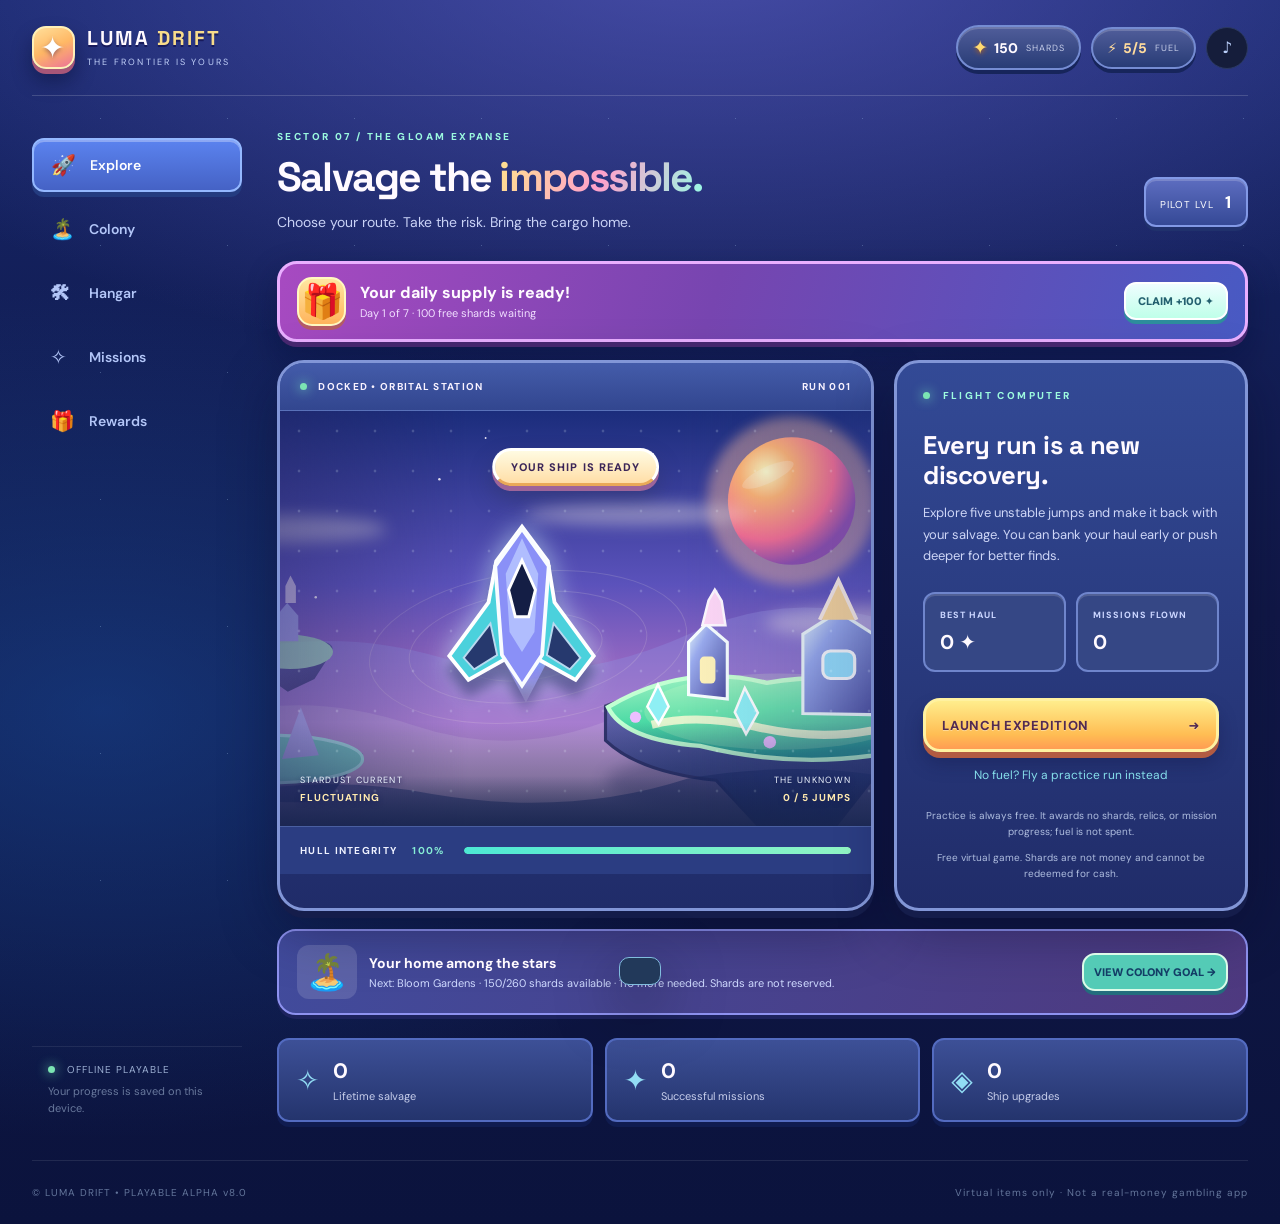
==== commit e020a9a6: "Clarify no-reward Practice terms before launching" ====
--- a/index.html
+++ b/index.html
@@ -67,6 +67,7 @@
                 <div class="stat-pair"><div class="mini-stat"><small>BEST HAUL</small><b id="best-haul">0 ✦</b></div><div class="mini-stat"><small>MISSIONS FLOWN</small><b id="runs">0</b></div></div>
                 <button class="primary-btn" id="launch-btn">LAUNCH EXPEDITION <span>➜</span></button>
                 <button class="text-btn" id="practice-btn">No fuel? Fly a practice run instead</button>
+                <p class="fineprint" id="practice-disclosure">Practice is always free. It awards no shards, relics, or mission progress; fuel is not spent.</p>
                 <p class="fineprint">Free virtual game. Shards are not money and cannot be redeemed for cash.</p>
               </div>
               <div id="run-controls" hidden>
@@ -105,7 +106,7 @@
           <div class="atlas-heading"><div><div class="section-eyebrow">NEW ★ THE STAR ATLAS</div><h2>A universe of <em>discoveries.</em></h2><p id="atlas-subtitle">Collect curious relics by exploring.</p></div><span id="atlas-total" class="atlas-total">0 / 6 DISCOVERED</span></div>
           <div id="atlas-gallery" class="atlas-gallery" aria-label="Star Atlas collectible sets"></div>
           <div id="atlas-monuments" class="atlas-monuments" hidden aria-label="Unlocked discovery monuments"></div>
-          <details class="atlas-odds"><summary>View exact relic discovery odds <span aria-hidden="true">⌄</span></summary><p>Each qualifying flight awards one independently drawn relic. These percentages apply to every draw, including after collecting a relic. No paid item changes the odds.</p><div id="atlas-odds-grid" class="atlas-odds-grid" aria-label="Relic drop probabilities"></div><p>Duplicates award 45 virtual shards. Completing a set grants its one-time virtual bonus. Practice flights and flights banked before two jumps award no relic.</p></details>
+          <details class="atlas-odds"><summary>View exact relic discovery odds <span aria-hidden="true">⌄</span></summary><p>Each qualifying flight awards one relic. Normal draws use the weighted percentages below, independently of earlier draws. After six consecutive duplicate relics, the next draw is guaranteed to be a relic you have not discovered, selected using the relative weights of the missing relics. The streak resets when you discover a new relic. No paid item changes the odds.</p><div id="atlas-odds-grid" class="atlas-odds-grid" aria-label="Relic drop probabilities"></div><p>Duplicates award 45 virtual shards. Completing a set grants its one-time virtual bonus. Practice flights and flights banked before two jumps award no relic.</p></details>
           <div class="colony-note">🏡 Nova Haven is your personal, device-saved settlement. Buildings cannot be sold or converted to money. More locations and decorations are planned.</div>
         </section>
 
--- a/style.css
+++ b/style.css
@@ -6,7 +6,7 @@
 .workspace{display:grid;grid-template-columns:210px minmax(0,1fr);gap:35px;padding-top:34px;min-height:calc(100vh - 156px)}.side-nav{display:flex;flex-direction:column;gap:10px;padding-top:8px}.nav-item{width:100%;display:flex;align-items:center;gap:15px;min-height:54px;text-align:left;border:1px solid transparent;padding:0 17px;border-radius:12px;background:transparent;color:#9da9ca;font-size:14px}.nav-item span{font-size:20px;width:24px}.nav-item b{font-weight:600}.nav-item:hover{background:#ffffff0b;color:white}.nav-item.active{background:linear-gradient(95deg,#283665,#1a294c);border:1px solid #52649a7d;color:#fff;box-shadow:inset 3px 0 var(--cyan)}.nav-bottom{margin-top:auto;margin-bottom:28px;padding:16px;color:#9db0d3;font-size:10px;letter-spacing:1px;border-top:1px solid #ffffff15}.nav-bottom small{display:block;letter-spacing:0;line-height:1.5;color:#68789c;margin-top:7px;font-size:11px}.online-dot,.live-dot,.signal{display:inline-block;width:7px;height:7px;border-radius:50%;background:#7be5b3;box-shadow:0 0 12px #79ecc2;margin-right:8px}
 .main-panel{min-width:0}.view{display:none;animation:appear .35s ease}.view.active{display:block}@keyframes appear{from{opacity:.3;transform:translateY(8px)}to{opacity:1;transform:translateY(0)}}.section-eyebrow,.eyebrow{font-size:10px;font-weight:800;letter-spacing:2.4px;color:var(--cyan)}.heading-row{display:flex;justify-content:space-between;align-items:center;gap:15px}h1,h2,h3,p{margin-top:0}h1,h2,h3{font-family:'Space Grotesk',system-ui,sans-serif}h1{font-size:clamp(33px,3.2vw,48px);line-height:1.06;letter-spacing:-1.8px;margin:13px 0 12px}h1 em{font-style:normal;background:linear-gradient(110deg,#a5c7ff,#81eced 55%,#c5aaff);background-clip:text;-webkit-background-clip:text;color:transparent}.heading-row p,.subheading{color:#a6b2d4;font-size:14px;line-height:1.6;margin-bottom:27px}.level-chip{border:1px solid #314573;border-radius:12px;padding:12px 14px;color:#b2c7f4;font-size:10px;letter-spacing:1px;white-space:nowrap;background:#182647}.level-chip strong{color:white;font-size:17px;margin-left:7px}
 .game-layout{display:grid;grid-template-columns:minmax(0,1.35fr) minmax(300px,.8fr);gap:20px}.game-window,.control-panel{border:1px solid #2d3c65;border-radius:var(--radius);background:#121a33;overflow:hidden;box-shadow:var(--shadow)}.scene-top,.scene-bottom{display:flex;justify-content:space-between;align-items:center;padding:17px 20px;color:#a9b6d5;font-size:10px;letter-spacing:1.3px;font-weight:700}.scene-top{background:#151e3b;border-bottom:1px solid #2c3655}.scene{height:360px;overflow:hidden;position:relative;background:radial-gradient(ellipse 45% 45% at 44% 58%,#274374 0%,transparent 85%),linear-gradient(160deg,#1a2855,#0a1536 53%,#0c1532)}.scene:before{content:'';position:absolute;inset:0;background-image:radial-gradient(#edffff 1px,transparent 1.7px);background-size:38px 40px;opacity:.46;animation:starmove 15s linear infinite}@keyframes starmove{from{background-position:0 0}to{background-position:0 160px}}.nebula{position:absolute;filter:blur(35px);border-radius:50%;opacity:.31}.n1{width:230px;height:180px;background:#8d5cd4;left:5%;top:20%}.n2{width:290px;height:200px;background:#2475a1;right:2%;bottom:3%}.planet{position:absolute;box-shadow:inset -24px -12px 28px #06163d99,0 0 40px #c8baff26;border-radius:50%}.planet-left{width:110px;height:110px;left:-33px;top:105px;background:linear-gradient(115deg,#b78fd8,#514496 65%,#18215b)}.planet-right{width:44px;height:44px;right:15%;top:43px;background:linear-gradient(125deg,#93eae9,#23568a)}.radar-ring{position:absolute;width:270px;height:270px;border:1px solid #78e8e828;border-radius:50%;top:51%;left:50%;transform:translate(-50%,-50%)}.r2{width:200px;height:200px}.r3{width:130px;height:130px}.ship-wrap{position:absolute;width:160px;height:190px;left:50%;top:47%;transform:translate(-50%,-50%) rotate(0);z-index:2;animation:hover 3.3s ease-in-out infinite;filter:drop-shadow(0 0 22px #79aff773)}@keyframes hover{50%{transform:translate(-50%,-47%) rotate(1deg)}}.ship{width:100%;height:100%;overflow:visible}.ship-wing{fill:var(--ship-wing);stroke:#d1f8ff;stroke-width:2}.ship-core{fill:var(--ship-core);stroke:#d2e8ff;stroke-width:2}.ship-highlight{fill:var(--ship-light);opacity:.85}.ship-glass{fill:var(--ship-glass);stroke:#9fefff;stroke-width:2}.ship-detail{fill:#26396e;stroke:#b9d9ef;stroke-width:2}.engine-flame{position:absolute;z-index:-1;bottom:0;left:60px;width:40px;height:75px;background:linear-gradient(#bdffff,#62bfff 35%,#7f7afbe0 55%,transparent 90%);clip-path:polygon(18% 0,80% 0,100% 49%,50% 100%,0 49%);filter:blur(6px);animation:flame .5s ease-in-out infinite alternate}@keyframes flame{to{height:59px;opacity:.62}}.scene-hud{position:absolute;bottom:22px;z-index:4;display:flex;flex-direction:column;gap:5px}.hud-l{left:20px}.hud-r{right:20px;text-align:right}.scene-hud small{color:#9dabd4;font-size:9px;letter-spacing:1.3px}.scene-hud b{font-size:10px;letter-spacing:1px;color:#8ee8ed}.scene-ground{position:absolute;bottom:0;width:100%;height:50px;background:linear-gradient(transparent,#17244ecc)}.scene-message{position:absolute;z-index:5;left:50%;top:11%;transform:translateX(-50%);text-align:center;max-width:90%;white-space:nowrap;padding:9px 16px;border:1px solid #81d8e75b;background:#132447e6;border-radius:20px;font-size:10px;font-weight:800;color:#cceff9;letter-spacing:1.7px}.scene-message.impact{color:#ffb4bd;border-color:#f7a8b9;background:#3e253d}.scene-bottom{gap:20px;border-top:1px solid #2c3655;background:#151e3b}.scene-bottom>div:first-child{display:flex;justify-content:space-between;gap:15px;width:190px;white-space:nowrap}.scene-bottom strong{color:#86edd5}.progress-track{width:100%;height:7px;background:#293353;border-radius:20px;overflow:hidden}.progress-fill{width:100%;height:100%;border-radius:20px;background:linear-gradient(90deg,#4de9d4,#91f5c4);transition:width .3s ease}
-.control-panel{padding:24px;min-height:476px;display:flex;flex-direction:column}.eyebrow{margin-bottom:28px}.control-panel h2{font-size:23px;line-height:1.18;letter-spacing:-.5px;margin-bottom:12px}.muted{color:#9fafd3;font-size:13px;line-height:1.65}.stat-pair{display:grid;grid-template-columns:1fr 1fr;gap:10px;margin:26px 0}.mini-stat{background:#1a2645;border:1px solid #304068;padding:15px;border-radius:12px}.mini-stat small,.run-summary small,.earned-box small{display:block;color:#9fb1d0;font-size:9px;font-weight:800;letter-spacing:1px;margin-bottom:8px}.mini-stat b{font-size:20px;font-variant-numeric:tabular-nums}.primary-btn,.secondary-btn{border:none;border-radius:11px;padding:15px 16px;width:100%;font-weight:800;font-size:12px;letter-spacing:.9px;transition:transform .15s ease,filter .15s ease}.primary-btn{background:linear-gradient(110deg,#7de9ec,#a6baff);color:#10203e;display:flex;align-items:center;justify-content:space-between}.primary-btn:hover:not(:disabled){transform:translateY(-2px);filter:brightness(1.07)}.secondary-btn{background:#243456;border:1px solid #50618a;color:#e4efff}.secondary-btn:hover:not(:disabled){background:#30436b}.text-btn{width:100%;border:0;background:transparent;color:#86dfeb;padding:15px 8px;font-size:12px}.fineprint,.fair-note{font-size:10px;line-height:1.6;color:#8293b6;text-align:center}.fineprint{margin:10px 0 0}.run-summary{display:flex;justify-content:space-between;gap:8px;margin:0 0 16px}.haul{color:#eaeaff;font-family:'Space Grotesk',sans-serif;font-weight:700;font-size:30px;line-height:1.2}.haul span:last-child{color:#ffd17c}.routes{display:flex;flex-direction:column;gap:9px;margin:14px 0}.route{display:flex;align-items:center;width:100%;min-height:63px;justify-content:space-between;gap:8px;text-align:left;padding:10px 13px;border-radius:12px;border:1px solid #3d5277;background:linear-gradient(100deg,#1f2d51,#192644);color:white}.route:hover{border-color:#9ae8f3;background:#2b3e6b}.route b{display:block;font-size:12px}.route small{display:block;color:#b9c6e4;margin-top:4px;font-size:10px}.route-side{text-align:right;white-space:nowrap}.route-side strong{font-size:13px;color:#ffdd9d}.route-side small{font-size:10px}.fair-note{margin-top:12px}.end-icon{font-size:50px;text-align:center;margin:30px auto 17px;color:#91f0ee}.earned-box{background:#1f2c52;border:1px solid #405887;border-radius:13px;text-align:center;margin:22px 0;padding:20px}.earned-box strong{font-size:34px;color:#fcdda7}.control-panel [hidden]{display:none!important}
+.control-panel{padding:24px;min-height:476px;display:flex;flex-direction:column}.eyebrow{margin-bottom:28px}.control-panel h2{font-size:23px;line-height:1.18;letter-spacing:-.5px;margin-bottom:12px}.muted{color:#9fafd3;font-size:13px;line-height:1.65}.stat-pair{display:grid;grid-template-columns:1fr 1fr;gap:10px;margin:26px 0}.mini-stat{background:#1a2645;border:1px solid #304068;padding:15px;border-radius:12px}.mini-stat small,.run-summary small,.earned-box small{display:block;color:#9fb1d0;font-size:9px;font-weight:800;letter-spacing:1px;margin-bottom:8px}.mini-stat b{font-size:20px;font-variant-numeric:tabular-nums}.primary-btn,.secondary-btn{border:none;border-radius:11px;padding:15px 16px;width:100%;font-weight:800;font-size:12px;letter-spacing:.9px;transition:transform .15s ease,filter .15s ease}.primary-btn{background:linear-gradient(110deg,#7de9ec,#a6baff);color:#10203e;display:flex;align-items:center;justify-content:space-between}.primary-btn:hover:not(:disabled){transform:translateY(-2px);filter:brightness(1.07)}.secondary-btn{background:#243456;border:1px solid #50618a;color:#e4efff}.secondary-btn:hover:not(:disabled){background:#30436b}.text-btn{width:100%;border:0;background:transparent;color:#86dfeb;padding:15px 8px;font-size:12px}.fineprint,.fair-note{font-size:10px;line-height:1.6;color:#8293b6;text-align:center}.fineprint{margin:10px 0 0}.run-summary{display:flex;justify-content:space-between;gap:8px;margin:0 0 16px}.haul{color:#eaeaff;font-family:'Space Grotesk',sans-serif;font-weight:700;font-size:30px;line-height:1.2}.haul span:last-child{color:#ffd17c}.routes{display:flex;flex-direction:column;gap:9px;margin:14px 0}.route{display:flex;align-items:center;width:100%;min-height:63px;justify-content:space-between;gap:8px;text-align:left;padding:10px 13px;border-radius:12px;border:1px solid #3d5277;background:linear-gradient(100deg,#1f2d51,#192644);color:white}.route:hover{border-color:#9ae8f3;background:#2b3e6b}.route b{display:block;font-size:12px}.route small{display:block;color:#b9c6e4;margin-top:4px;font-size:10px}.route-side{text-align:right;white-space:normal;overflow-wrap:anywhere;min-width:0;max-width:46%;flex-shrink:1}.route-side strong{font-size:13px;color:#ffdd9d}.route-side small{font-size:10px}.fair-note{margin-top:12px}.end-icon{font-size:50px;text-align:center;margin:30px auto 17px;color:#91f0ee}.earned-box{background:#1f2c52;border:1px solid #405887;border-radius:13px;text-align:center;margin:22px 0;padding:20px}.earned-box strong{font-size:34px;color:#fcdda7}.control-panel [hidden]{display:none!important}
 .bottom-stats{display:grid;grid-template-columns:repeat(3,1fr);gap:12px;margin:23px 0 38px}.bottom-stats>div{border:1px solid #29365c;background:#121c35;border-radius:12px;padding:17px;display:flex;gap:14px;align-items:center}.bottom-stats>div>span{font-size:28px;color:#92ddf4}.bottom-stats b{display:block;font-size:21px}.bottom-stats small{display:block;color:#95a5c8;font-size:11px;margin-top:4px}
 .hangar-feature{margin:25px 0 25px;display:flex;gap:25px;align-items:center;background:linear-gradient(110deg,#1c2a50,#162040);border:1px solid #3b4c78;border-radius:18px;padding:25px}.hangar-ship{width:116px;height:116px;flex-shrink:0;display:grid;place-items:center;border:1px solid #6583bd;border-radius:18px;color:#9deff2;font-size:85px;background:radial-gradient(circle at 50% 45%,#4d5690,#142141)}.hangar-feature small{font-size:10px;letter-spacing:2px;color:#8fe4eb}.hangar-feature h2{margin:7px 0}.hangar-feature p{font-size:13px;max-width:460px;line-height:1.6;color:#a3b1d3}.small-pill{font-size:10px;letter-spacing:1px;padding:7px 12px;border:1px solid #465a86;border-radius:20px;color:#b6d7f9;white-space:nowrap}.sub-title{font-size:20px;margin:30px 0 17px}.shop-grid,.mission-grid{display:grid;grid-template-columns:repeat(3,minmax(0,1fr));gap:12px}.shop-card,.mission-card{min-height:196px;background:#15213d;border:1px solid #334266;border-radius:15px;padding:19px;display:flex;flex-direction:column;gap:8px}.shop-card .shop-icon{font-size:30px}.shop-card h3,.mission-card h3{font-size:15px;margin:5px 0 0}.shop-card p,.mission-card p{font-size:11px;line-height:1.5;color:#a4b2d4;margin:0}.shop-card .shop-bottom{margin-top:auto;padding-top:14px}.shop-card button,.mission-card button{font-size:11px;border:1px solid #5f759b;border-radius:8px;padding:10px;background:#283d64;color:#e3f7ff;font-weight:700;width:100%}.shop-card button:hover:not(:disabled),.mission-card button:hover:not(:disabled){background:#35507e}.shop-card button.owned{background:#193e40;color:#b2efcf;border-color:#376e66}.info-panel,.disclosure{margin:24px 0 35px;padding:19px 22px;background:#121c33;border:1px solid #344362;border-radius:13px}.info-panel strong,.disclosure b{font-size:14px}.info-panel p,.disclosure p{font-size:12px;line-height:1.7;color:#a7b3d4;margin:9px 0 0}.mission-heading{display:flex;justify-content:space-between;align-items:center;margin:24px 0 17px}.mission-heading h2{margin:0;font-size:20px}.mission-card{min-height:170px}.mission-top{display:flex;justify-content:space-between;gap:8px;align-items:center}.mission-icon{font-size:25px}.mission-reward{font-size:11px;color:#e2cb9a}.mission-progress{height:6px;border-radius:8px;background:#34405e;margin:10px 0 1px;overflow:hidden}.mission-progress>div{height:100%;border-radius:8px;background:linear-gradient(90deg,#68d8d7,#b9aeff);transition:width .25s}.mission-card .mission-count{color:#bcd1ef;font-size:10px}.mission-card button{margin-top:auto}.reward-hero{background:linear-gradient(105deg,#30316d,#144a67);display:flex;gap:24px;align-items:center;padding:26px;border:1px solid #697bb3;border-radius:19px;margin:26px 0 20px}.reward-glyph{font-size:55px;color:#f6d5a3}.reward-hero h2{font-size:23px;margin-bottom:8px}.reward-hero p{color:#c1d8ee;font-size:13px;line-height:1.6;margin:0}.reward-columns{display:grid;grid-template-columns:1fr 1fr;gap:15px}.reward-card{padding:24px;min-height:260px;border:1px solid #354970;background:#14213f;border-radius:15px;display:flex;flex-direction:column}.reward-card h3{font-size:19px;margin:12px 0 8px}.reward-card p{font-size:12px;line-height:1.65;color:#9fafd0;margin-bottom:17px}.reward-card .secondary-btn{margin-top:auto}.reward-card small{font-size:11px;color:#9fdfca;margin-top:10px}.reward-icon{font-size:35px}.app-footer{border-top:1px solid #ffffff18;color:#64769b;font-size:10px;letter-spacing:1px;display:flex;justify-content:space-between;gap:12px;padding:25px 0}.toast{position:fixed;bottom:25px;left:50%;transform:translate(-50%,110px);background:#22395a;color:#e6f8ff;border:1px solid #81bdde;border-radius:10px;padding:13px 20px;max-width:90%;box-shadow:0 18px 60px #0008;z-index:20;transition:transform .3s ease;font-size:13px;text-align:center;pointer-events:none}.toast.show{transform:translate(-50%,0)}
 @media(max-width:1160px){.app-shell{padding:0 20px}.workspace{grid-template-columns:160px minmax(0,1fr);gap:19px}.game-layout{grid-template-columns:1fr}.scene{height:310px}.control-panel{min-height:auto}.eyebrow{margin-bottom:12px}.shop-grid,.mission-grid{grid-template-columns:repeat(2,minmax(0,1fr))}}@media(max-width:760px){.app-shell{padding:0 13px 65px}.topbar{height:77px}.brand{gap:8px;letter-spacing:1px}.brand-symbol{width:35px;height:35px;font-size:24px}.brand strong{font-size:15px}.brand small{font-size:7px;letter-spacing:1px}.pill{min-height:36px;padding:5px 8px;font-size:12px;gap:3px}.balance-name{display:none!important}.balances{gap:5px}.icon-btn{width:34px;height:34px}.workspace{display:block;padding-top:22px}.side-nav{position:fixed;z-index:9;bottom:0;left:0;right:0;display:grid;grid-template-columns:repeat(4,1fr);gap:0;padding:6px 7px max(6px,env(safe-area-inset-bottom));background:#111c37f5;backdrop-filter:blur(20px);border-top:1px solid #3b4d72}.nav-item{display:flex;min-height:52px;flex-direction:column;gap:2px;padding:7px 2px;font-size:10px;text-align:center;justify-content:center;border-radius:9px}.nav-item span{width:auto;font-size:21px}.nav-bottom{display:none}.heading-row{align-items:flex-start}.heading-row p{font-size:12px}.level-chip{font-size:9px;padding:9px}.level-chip strong{font-size:15px}h1{font-size:34px;margin:10px 0}.game-layout{gap:13px}.scene{height:290px}.scene-hud small{font-size:8px}.scene-hud b{font-size:9px}.ship-wrap{transform:translate(-50%,-50%) scale(.9)}.control-panel{padding:18px}.bottom-stats{gap:7px;margin:13px 0}.bottom-stats>div{padding:12px 8px;gap:7px}.bottom-stats>div>span{font-size:20px}.bottom-stats b{font-size:18px}.bottom-stats small{font-size:9px}.shop-grid,.mission-grid{grid-template-columns:1fr 1fr}.shop-card,.mission-card{padding:14px}.reward-columns{grid-template-columns:1fr}.reward-hero{padding:18px;gap:12px}.reward-glyph{font-size:38px}.reward-hero h2{font-size:19px}.app-footer{display:none}}@media(max-width:425px){.shop-grid,.mission-grid{grid-template-columns:1fr}.hangar-feature{padding:16px;gap:13px}.hangar-ship{width:80px;height:80px;font-size:55px}.scene{height:260px}.scene-hud{bottom:12px}.scene-message{font-size:9px}.scene-top,.scene-bottom{padding:13px}.scene-bottom>div:first-child{width:170px;font-size:9px}.brand small{display:none}.level-chip{display:none}}
--- a/polish.css
+++ b/polish.css
@@ -169,3 +169,7 @@
 
 #missions-nav { position: relative; }
 #mission-badge:not([hidden]) { position: absolute; right: 3px; top: 1px; background: #a5f4da; color: #11233a; border-radius: 1em; padding: 1px 5px; font: bold 11px/1.3 system-ui; }
+
+/* Mobile flight actions: maintain accessible targets and a visible keyboard focus. */
+#practice-btn, #again-btn { min-height: 44px; scroll-margin-bottom: 88px; }
+#practice-btn:focus-visible, #again-btn:focus-visible { outline: 3px solid #a5f4da; outline-offset: 3px; }
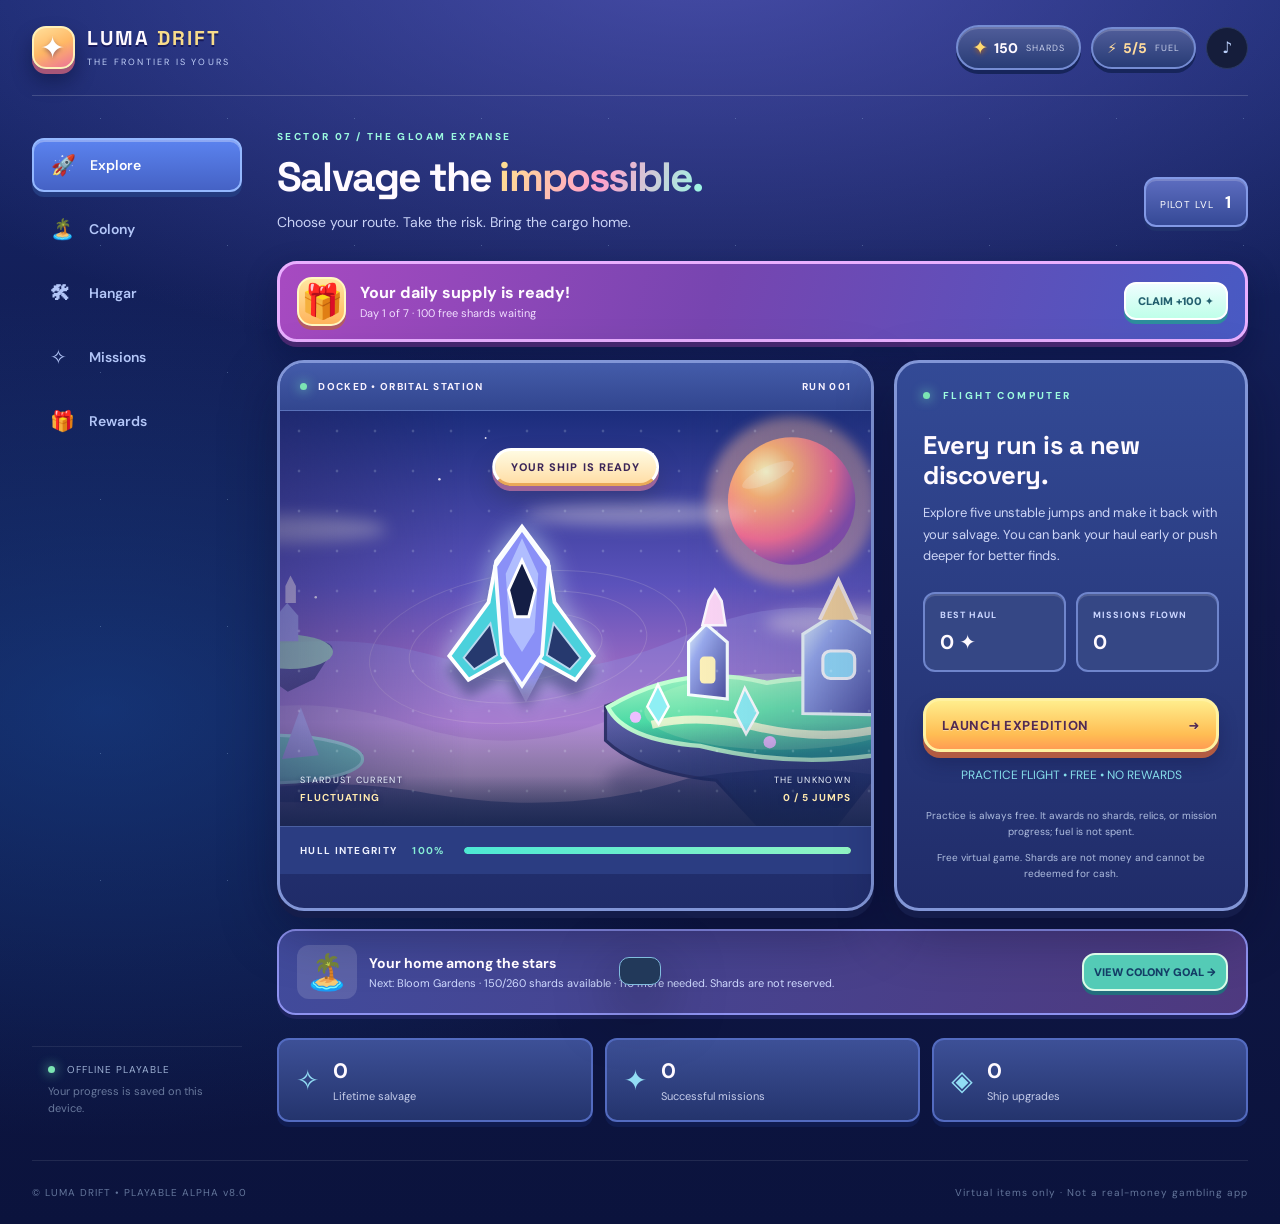
==== commit 27264c39: "Make free no-reward Practice mode immediately discoverable" ====
--- a/index.html
+++ b/index.html
@@ -66,7 +66,7 @@
                 <p class="muted">Explore five unstable jumps and make it back with your salvage. You can bank your haul early or push deeper for better finds.</p>
                 <div class="stat-pair"><div class="mini-stat"><small>BEST HAUL</small><b id="best-haul">0 ✦</b></div><div class="mini-stat"><small>MISSIONS FLOWN</small><b id="runs">0</b></div></div>
                 <button class="primary-btn" id="launch-btn">LAUNCH EXPEDITION <span>➜</span></button>
-                <button class="text-btn" id="practice-btn">No fuel? Fly a practice run instead</button>
+                <button class="text-btn" id="practice-btn" aria-label="Start free Practice flight. No fuel spent and no rewards earned.">PRACTICE FLIGHT • FREE • NO REWARDS</button>
                 <p class="fineprint" id="practice-disclosure">Practice is always free. It awards no shards, relics, or mission progress; fuel is not spent.</p>
                 <p class="fineprint">Free virtual game. Shards are not money and cannot be redeemed for cash.</p>
               </div>
